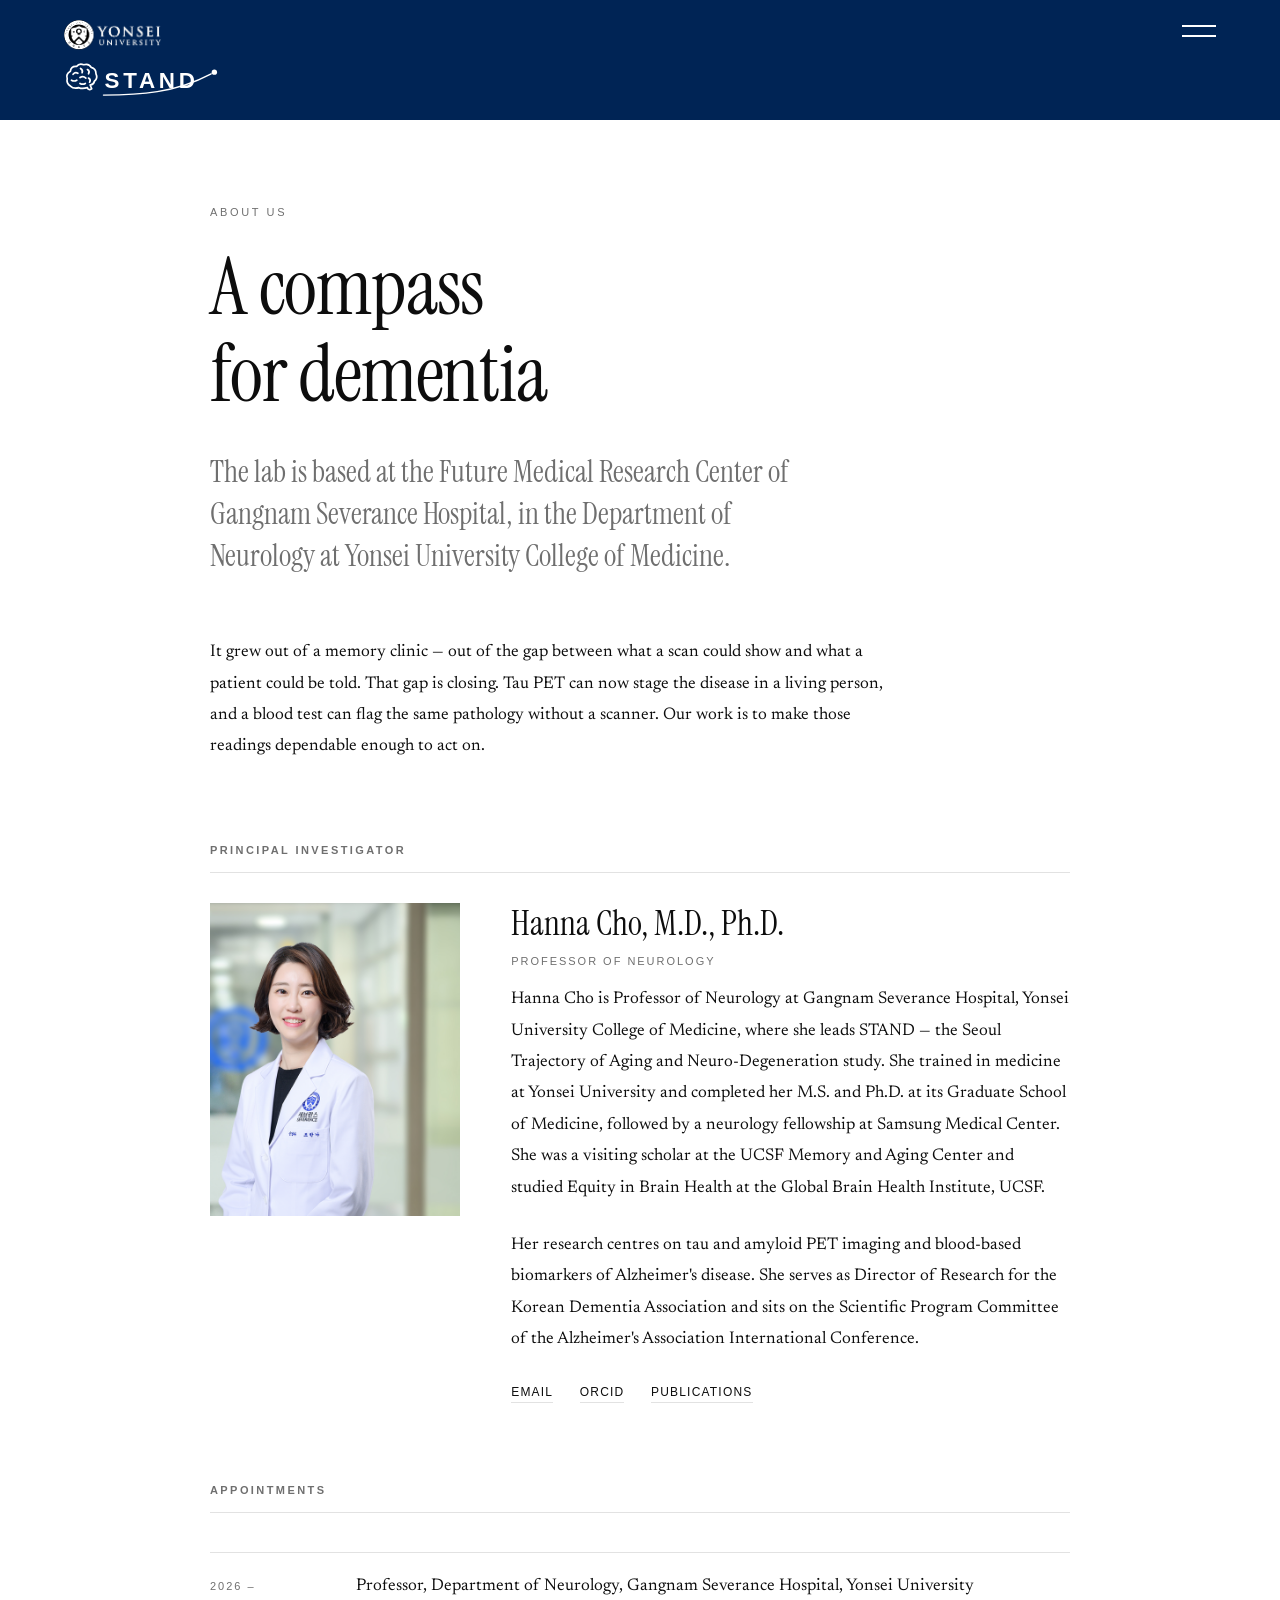
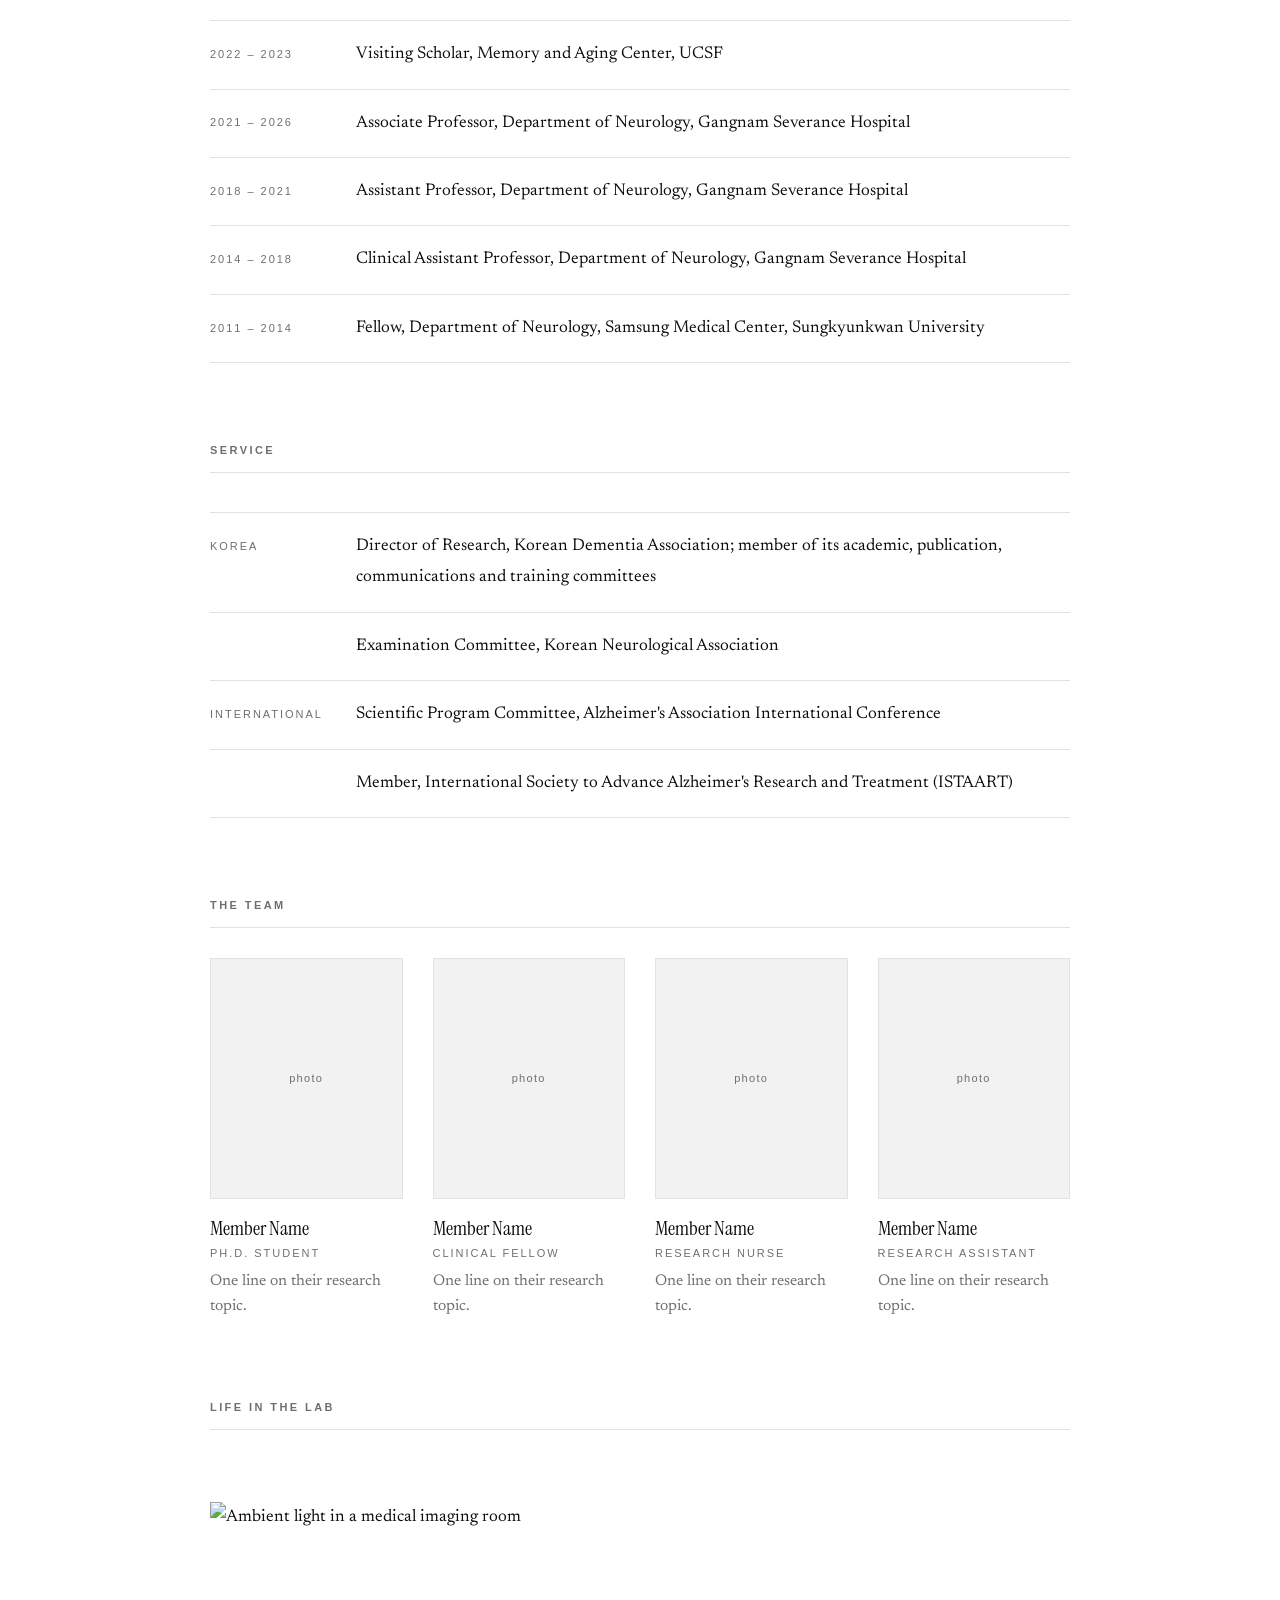
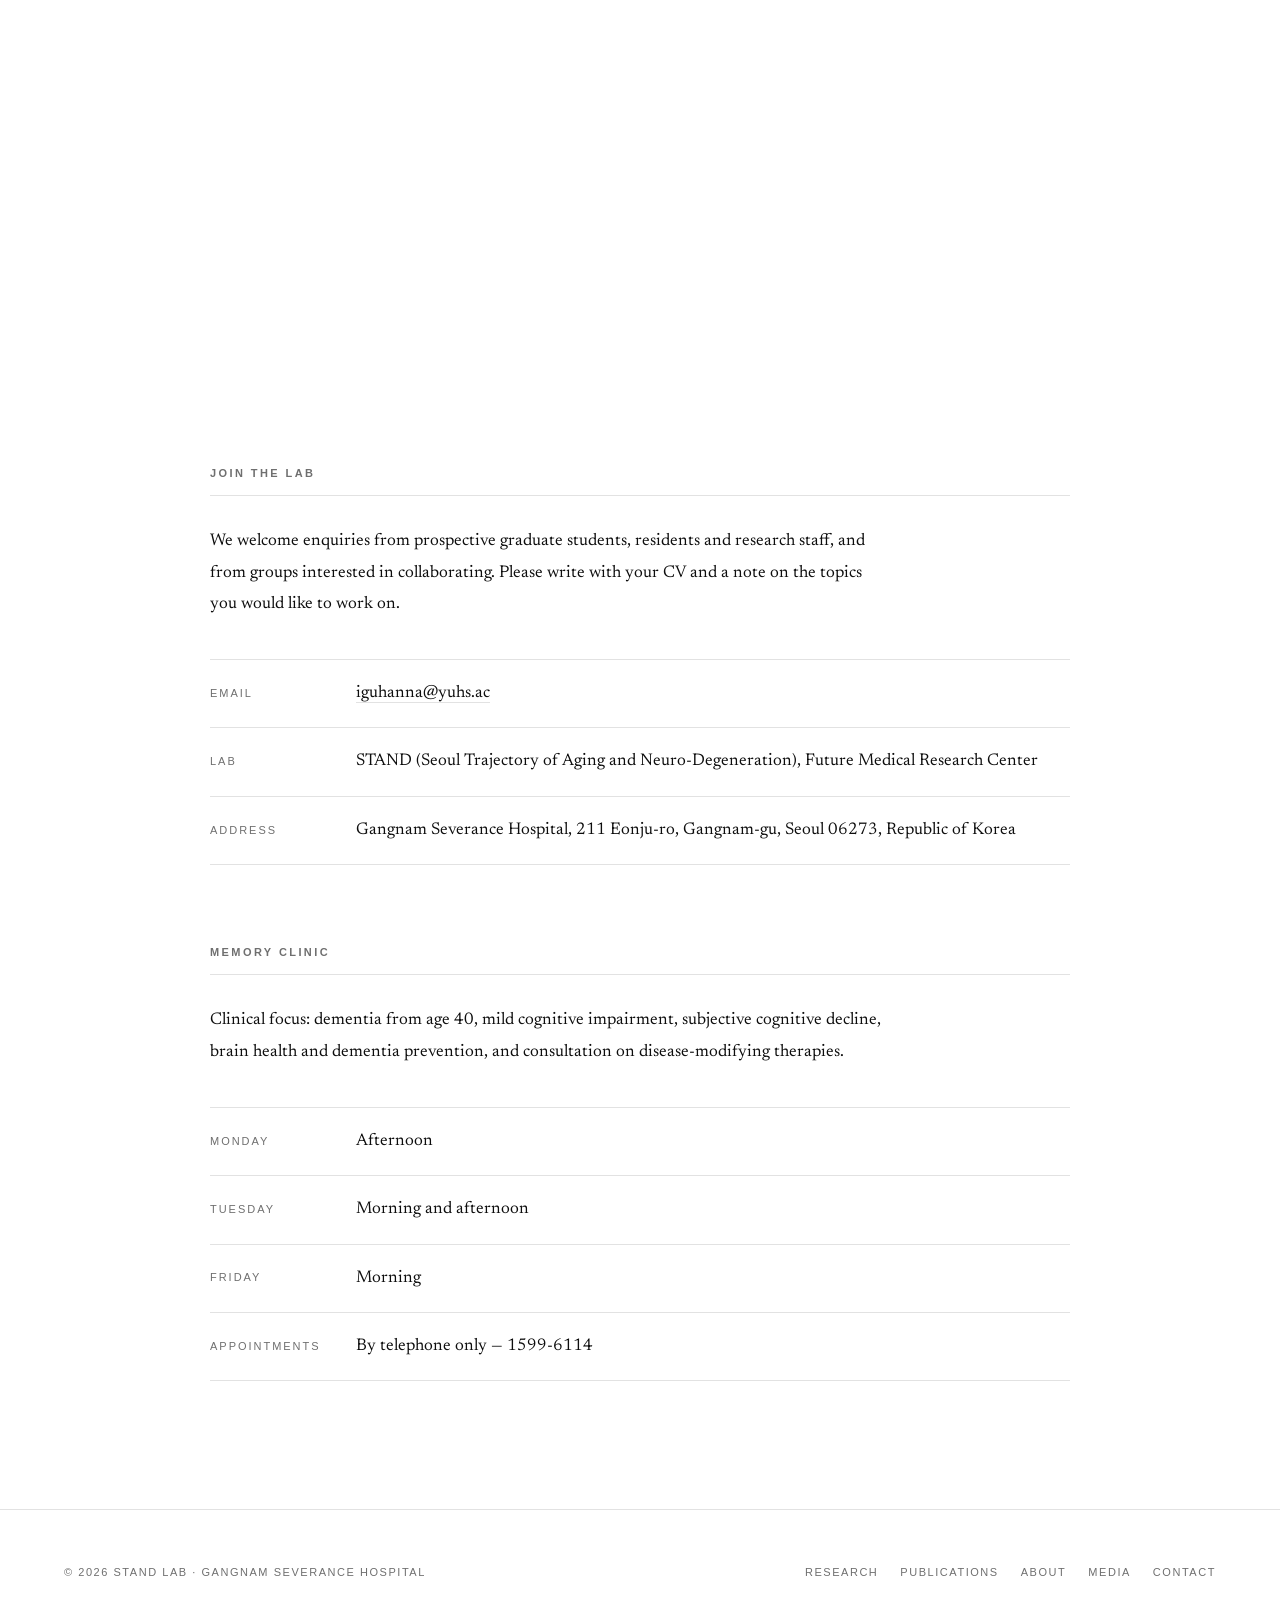
==== about.html @ 33fab044 "STAND mark: side-view brain icon in the reference style" ====
<!DOCTYPE html>
<html lang="en">
<head>
<meta charset="utf-8">
<meta name="viewport" content="width=device-width, initial-scale=1">
<title>About us · STAND Lab</title>
<meta name="description" content="Hanna Cho, the Seoul AD Biomarker Team, life in the lab, and open positions at Gangnam Severance Hospital.">
<meta property="og:title" content="About us · STAND Lab">
<meta property="og:description" content="Hanna Cho, the Seoul AD Biomarker Team, life in the lab, and open positions at Gangnam Severance Hospital.">
<meta property="og:type" content="website">
<link rel="preconnect" href="https://fonts.googleapis.com">
<link rel="preconnect" href="https://fonts.gstatic.com" crossorigin>
<link href="https://fonts.googleapis.com/css2?family=Instrument+Serif:ital@0;1&family=Newsreader:ital,opsz,wght@0,6..72,300;0,6..72,400;0,6..72,500;1,6..72,400&display=swap" rel="stylesheet">
<link rel="stylesheet" href="assets/css/style.css">
<script>document.documentElement.classList.add('js');</script>
</head>
<body>

<a class="skip-link" href="#main">Skip to content</a>

<header class="site-header">
  <a class="brand" href="index.html" aria-label="STAND Lab, home">
    <img class="brand-logo" src="assets/img/yonsei-logo-en.png" alt="Yonsei University College of Medicine">
    <svg class="stand-mark" viewBox="0 0 300 72" role="img" aria-label="STAND">
      <g fill="none" stroke="currentColor" stroke-width="3.2" stroke-linecap="round" stroke-linejoin="round">
        <path d="M 12 47 Q 4 42 6 33 Q 3 24 12 19 Q 13 9 24 10 Q 28 4 37 7 Q 47 4 51 12 Q 60 14 60 24 Q 64 32 57 38 Q 56 44 49 45 L 52 52 Q 46 56 44 50 Q 34 53 28 50 Q 18 53 12 47 Z"/>
        <path d="M 17 25 Q 21 20 26 23"/>
        <path d="M 31 14 Q 36 17 34 22"/>
        <path d="M 44 16 Q 49 19 46 24"/>
        <path d="M 30 31 Q 36 27 41 32"/>
        <path d="M 14 36 Q 19 39 24 36"/>
        <path d="M 46 32 Q 51 35 48 40"/>
        <path d="M 30 42 Q 35 45 40 42"/>
      </g>
      <text x="76" y="50" font-family="-apple-system, BlinkMacSystemFont, 'Helvetica Neue', Arial, sans-serif" font-size="42" font-weight="700" letter-spacing="7" fill="currentColor">STAND</text>
      <path d="M 74 64 C 142 64, 208 60, 276 24" fill="none" stroke="currentColor" stroke-width="2.5" stroke-linecap="round"/>
      <circle cx="282" cy="21" r="5" fill="currentColor"/>
    </svg>
  </a>
  <button class="menu-btn" id="menuBtn" aria-expanded="false" aria-controls="menu" aria-label="Open menu">
    <span></span><span></span>
  </button>
</header>

<div class="menu" id="menu" hidden>
  <nav aria-label="Main">
    <a href="index.html"><span>Home</span></a>
    <a href="research.html"><span>Research</span></a>
    <a href="publications.html"><span>Publications</span></a>
    <a href="about.html" aria-current="page"><span>About</span></a>
    <a href="media.html"><span>Media</span></a>
  </nav>
  <p class="menu-foot"><a href="mailto:iguhanna@yuhs.ac">iguhanna@yuhs.ac</a></p>
</div>

<main id="main">
  <section class="page-head">
    <div class="measure">
      <p class="kicker">About us</p>
      <h1 class="page-title">A compass<br>for dementia</h1>
      <p class="page-intro">
        The lab is based at the Future Medical Research Center of Gangnam Severance
        Hospital, in the Department of Neurology at Yonsei University College of Medicine.
      </p>
    </div>
  </section>

  <section class="section">
    <div class="measure">
      <p class="prose reveal">
        It grew out of a memory clinic — out of the gap between what a scan could show
        and what a patient could be told. That gap is closing. Tau PET can now stage the
        disease in a living person, and a blood test can flag the same pathology without
        a scanner. Our work is to make those readings dependable enough to act on.
      </p>

      <h2 class="subhead">Principal investigator</h2>
      <div class="pi reveal">
        <figure class="portrait">
          <img src="assets/img/hanna-cho.png" alt="Hanna Cho">
        </figure>
        <div>
          <h3 class="person-name">Hanna Cho, M.D., Ph.D.</h3>
          <p class="person-role">Professor of Neurology</p>
          <p class="prose">
            Hanna Cho is Professor of Neurology at Gangnam Severance Hospital, Yonsei
            University College of Medicine, where she leads STAND — the Seoul Trajectory of Aging and Neuro-Degeneration study.
            She trained in medicine at Yonsei University and completed her M.S. and Ph.D.
            at its Graduate School of Medicine, followed by a neurology fellowship at
            Samsung Medical Center. She was a visiting scholar at the UCSF Memory and
            Aging Center and studied Equity in Brain Health at the Global Brain Health
            Institute, UCSF.
          </p>
          <p class="prose">
            Her research centres on tau and amyloid PET imaging and blood-based biomarkers
            of Alzheimer's disease. She serves as Director of Research for the Korean
            Dementia Association and sits on the Scientific Program Committee of the
            Alzheimer's Association International Conference.
          </p>
          <p class="inline-links">
            <a href="mailto:iguhanna@yuhs.ac">Email</a>
            <a href="https://orcid.org/0000-0001-5936-1546">ORCID</a>
            <a href="publications.html">Publications</a>
          </p>
        </div>
      </div>

      <h2 class="subhead">Appointments</h2>
      <dl class="contact-list">
        <div><dt>2026 –</dt><dd>Professor, Department of Neurology, Gangnam Severance Hospital, Yonsei University</dd></div>
        <div><dt>2022 – 2023</dt><dd>Visiting Scholar, Memory and Aging Center, UCSF</dd></div>
        <div><dt>2021 – 2026</dt><dd>Associate Professor, Department of Neurology, Gangnam Severance Hospital</dd></div>
        <div><dt>2018 – 2021</dt><dd>Assistant Professor, Department of Neurology, Gangnam Severance Hospital</dd></div>
        <div><dt>2014 – 2018</dt><dd>Clinical Assistant Professor, Department of Neurology, Gangnam Severance Hospital</dd></div>
        <div><dt>2011 – 2014</dt><dd>Fellow, Department of Neurology, Samsung Medical Center, Sungkyunkwan University</dd></div>
      </dl>

      <h2 class="subhead">Service</h2>
      <dl class="contact-list">
        <div><dt>Korea</dt><dd>Director of Research, Korean Dementia Association; member of its academic, publication, communications and training committees</dd></div>
        <div><dt></dt><dd>Examination Committee, Korean Neurological Association</dd></div>
        <div><dt>International</dt><dd>Scientific Program Committee, Alzheimer's Association International Conference</dd></div>
        <div><dt></dt><dd>Member, International Society to Advance Alzheimer's Research and Treatment (ISTAART)</dd></div>
      </dl>

      <!-- ▼ Replace these four cards with the real lab members.
           Delete any card you do not need — the grid reflows on its own. -->
      <h2 class="subhead">The team</h2>
      <ul class="member-grid">
        <li class="member reveal">
          <figure class="portrait"><div class="ph">photo</div></figure>
          <h4>Member Name</h4>
          <p class="person-role">Ph.D. Student</p>
          <p class="person-note">One line on their research topic.</p>
        </li>
        <li class="member reveal">
          <figure class="portrait"><div class="ph">photo</div></figure>
          <h4>Member Name</h4>
          <p class="person-role">Clinical Fellow</p>
          <p class="person-note">One line on their research topic.</p>
        </li>
        <li class="member reveal">
          <figure class="portrait"><div class="ph">photo</div></figure>
          <h4>Member Name</h4>
          <p class="person-role">Research Nurse</p>
          <p class="person-note">One line on their research topic.</p>
        </li>
        <li class="member reveal">
          <figure class="portrait"><div class="ph">photo</div></figure>
          <h4>Member Name</h4>
          <p class="person-role">Research Assistant</p>
          <p class="person-note">One line on their research topic.</p>
        </li>
      </ul>

      <h2 class="subhead">Life in the lab</h2>
      <figure class="wide-figure reveal">
        <img src="https://images.unsplash.com/photo-1693264882139-6a308957c9ae?q=80&w=2000&auto=format&fit=crop" alt="Ambient light in a medical imaging room" loading="lazy">
        <!-- Restore a caption here once a real team photo is in place -->
      </figure>

      <h2 class="subhead" id="join">Join the lab</h2>
      <p class="prose">
        We welcome enquiries from prospective graduate students, residents and research
        staff, and from groups interested in collaborating. Please write with your CV
        and a note on the topics you would like to work on.
      </p>
      <dl class="contact-list">
        <div><dt>Email</dt><dd><a href="mailto:iguhanna@yuhs.ac">iguhanna@yuhs.ac</a></dd></div>
        <div><dt>Lab</dt><dd>STAND (Seoul Trajectory of Aging and Neuro-Degeneration), Future Medical Research Center</dd></div>
        <div><dt>Address</dt><dd>Gangnam Severance Hospital, 211 Eonju-ro, Gangnam-gu, Seoul 06273, Republic of Korea</dd></div>
      </dl>

      <h2 class="subhead">Memory clinic</h2>
      <p class="prose">
        Clinical focus: dementia from age 40, mild cognitive impairment, subjective
        cognitive decline, brain health and dementia prevention, and consultation on
        disease-modifying therapies.
      </p>
      <dl class="contact-list">
        <div><dt>Monday</dt><dd>Afternoon</dd></div>
        <div><dt>Tuesday</dt><dd>Morning and afternoon</dd></div>
        <div><dt>Friday</dt><dd>Morning</dd></div>
        <div><dt>Appointments</dt><dd>By telephone only — 1599-6114</dd></div>
      </dl>
    </div>
  </section>
</main>

<footer class="site-footer">
  <div class="wide footer-inner">
    <p>© <span class="year">2026</span> STAND Lab · Gangnam Severance Hospital</p>
    <nav class="footer-nav" aria-label="Footer">
      <a href="research.html">Research</a>
      <a href="publications.html">Publications</a>
      <a href="about.html">About</a>
      <a href="media.html">Media</a>
      <a href="mailto:iguhanna@yuhs.ac">Contact</a>
    </nav>
  </div>
</footer>

<script src="assets/js/main.js"></script>
</body>
</html>
---- assets/css/style.css ----
/* ═══════════════════════════════════════════════════════════
   Hanna Cho Lab — style.css
   Monochrome palette, generous whitespace, serif typography.
   Shared by index.html and every sub-page.
   Change the values in :root below and the whole site follows.
   ═══════════════════════════════════════════════════════════ */

:root{
  /* ── Monochrome palette ── */
  --bg:      #ffffff;
  --text:    #0d0d0d;
  --muted:   #6f6f6f;   /* secondary text */
  --line:    #e2e2e2;   /* hairline rules */
  --fill:    #f2f2f2;   /* image placeholders and card panels */
  --ink:     #002455;   /* the hero panel — Yonsei navy, in both themes */

  /* ── Yonsei blue — the one accent in an otherwise black-and-white site.
     Sampled from yonsei.ac.kr: #002455 is the deep navy, #05367B the blue.  ── */
  --accent:      #05367b;   /* between blue and navy */
  --accent-deep: #002455;   /* Yonsei navy */
  --accent-soft: #9dbce5;   /* legible tint for use on dark backgrounds */

  /* ── Typefaces ── */
  --serif-display: "Instrument Serif", Georgia, serif;
  --serif-body:    "Newsreader", Georgia, serif;
  --sans:          -apple-system, BlinkMacSystemFont, "Helvetica Neue", Arial, sans-serif;

  /* ── Layout ── */
  --measure: 860px;                     /* maximum width for running text */
  --wide:    1280px;                    /* maximum width for card grids */
  --pad-x:   clamp(24px, 5vw, 72px);    /* left / right page margin */
  --gap-y:   clamp(72px, 10vw, 150px);  /* space between sections */
  --head-h:  clamp(88px, 10vw, 116px);  /* height reserved for the fixed header */
}

@media (prefers-color-scheme: dark){
  :root{
    --bg:    #0b0b0b;
    --text:  #f2f2f2;
    --muted: #9a9a9a;
    --line:  #262626;
    --fill:  #171717;
    --accent: #8fb2de;   /* lightened so it stays legible on a dark page */
  }
}

*,*::before,*::after{ box-sizing:border-box; }

html{ scroll-behavior:smooth; scroll-padding-top:calc(var(--head-h) + 16px); }

body{
  margin:0;
  background:var(--bg);
  color:var(--text);
  font-family:var(--serif-body);
  font-size:clamp(17px, 1.15vw, 19px);
  line-height:1.85;
  -webkit-font-smoothing:antialiased;
}
body.is-locked{ overflow:hidden; }   /* stops the page scrolling behind the open menu */

img{ max-width:100%; display:block; }
a{ color:inherit; }

/* Photographs are shown in full colour. */

.measure{ width:min(100% - (var(--pad-x) * 2), var(--measure)); margin-inline:auto; }
.wide{    width:min(100% - (var(--pad-x) * 2), var(--wide));    margin-inline:auto; }

.skip-link{ position:absolute; left:-9999px; }
.skip-link:focus{
  left:16px; top:16px; z-index:200;
  background:var(--text); color:var(--bg); padding:10px 16px;
}

/* ═══════════ HEADER — institution and lab name left, menu button right ═══════════ */
.site-header{
  position:fixed; inset:0 0 auto 0; z-index:90;  /* above the menu (70) so the close button stays visible */
  display:flex; align-items:flex-start; justify-content:space-between;
  padding:clamp(22px,3vw,30px) var(--pad-x);
  pointer-events:none;
}
.site-header > *{ pointer-events:auto; }

/* Over the dark hero the mark is knocked out to white; once the header turns
   solid it returns to the Yonsei blue on a white bar. */
.brand-logo{ filter:grayscale(1) invert(1) brightness(1.6); }

/* Once you scroll past the hero the header becomes a solid bar, so it never
   sits illegibly on top of running text. */
.site-header{ transition:background .3s ease, padding .3s ease, border-color .3s ease; border-bottom:1px solid transparent; }
/* While the menu is open the page behind is light — keep the band navy
   so the white close button and marks stay visible. */
body.is-locked .site-header{ background:var(--accent-deep); }

.site-header.is-solid{
  background:var(--accent-deep);   /* Yonsei navy band */
  padding-top:clamp(14px,1.8vw,20px); padding-bottom:clamp(14px,1.8vw,20px);
}
.site-header.is-solid .brand{ color:#fff; }
.site-header.is-solid .menu-btn span{ background:#fff; }

/* ── University mark above, then HANNA CHO — a rule — LAB ── */
.brand{
  display:grid; gap:11px; justify-items:start;
  text-decoration:none; line-height:1;
  font-family:var(--sans); color:#fff;
}

.brand-logo{ height:clamp(24px,2.4vw,30px); width:auto; }

/* The STAND mark: an inline SVG so it takes the header's current colour. */
.stand-mark{ height:clamp(30px,3vw,40px); width:auto; display:block; }
.stand-mark-hero{ height:clamp(64px,11vw,132px); }

.brand-mark{ display:flex; align-items:center; gap:10px; }
.brand-name{ font-size:clamp(15px,1.4vw,18px); font-weight:700; letter-spacing:.02em; }
.brand-rule{
  width:26px; height:1.5px; background:currentColor;
  transform-origin:left; transition:transform .4s ease;
}
.brand:hover .brand-rule{ transform:scaleX(1.6); }
.brand-lab{ font-size:clamp(9px,.8vw,11px); font-weight:700; letter-spacing:.4em; }

/* Menu button: two rules that fold into an X */
.menu-btn{
  width:34px; height:22px; padding:0; border:0; background:none; cursor:pointer;
  position:relative; flex:none;
}
.menu-btn span{
  position:absolute; left:0; width:100%; height:1.5px;
  background:#fff; transition:transform .35s cubic-bezier(.6,.05,.2,1);
}
.menu-btn span:nth-child(1){ top:5px; }
.menu-btn span:nth-child(2){ top:15px; }
.menu-btn.is-open span:nth-child(1){ transform:translateY(5px) rotate(45deg); }
.menu-btn.is-open span:nth-child(2){ transform:translateY(-5px) rotate(-45deg); }

/* ═══════════ FULL-SCREEN MENU ═══════════ */
.menu{
  position:fixed; inset:0; z-index:70;
  background:var(--bg);
  display:grid; place-content:center; justify-items:center;
  gap:clamp(24px,5vh,56px);
  opacity:0; transition:opacity .4s ease;
}
.menu[hidden]{ display:none; }
.menu.is-open{ opacity:1; }

.menu nav{ display:grid; gap:clamp(4px,1.4vh,14px); text-align:center; }
.menu nav a{
  font-family:var(--serif-display);
  font-size:clamp(30px,6vw,58px); line-height:1.25;
  text-decoration:none;
  opacity:0; transform:translateY(14px);
  transition:opacity .5s ease, transform .5s ease;
}
.menu.is-open nav a{ opacity:1; transform:none; }

/* Links rise one after another rather than all at once */
.menu.is-open nav a:nth-child(1){ transition-delay:.08s; }
.menu.is-open nav a:nth-child(2){ transition-delay:.14s; }
.menu.is-open nav a:nth-child(3){ transition-delay:.20s; }
.menu.is-open nav a:nth-child(4){ transition-delay:.26s; }
.menu.is-open nav a:nth-child(5){ transition-delay:.32s; }

/* The page you are on is marked with a rule that is already drawn */
.menu nav a span{
  background-image:linear-gradient(currentColor, currentColor);
  background-size:0% 1px; background-position:0 92%; background-repeat:no-repeat;
  transition:background-size .35s ease;
  padding-bottom:2px;
}
.menu nav a:hover span,
.menu nav a[aria-current="page"] span{ background-size:100% 1px; }

.menu-foot{
  font-family:var(--sans); font-size:11px; letter-spacing:.16em; text-transform:uppercase;
  color:var(--muted); margin:0; text-align:center;
}
.menu-foot a{ text-decoration:none; border-bottom:1px solid var(--line); }

/* ═══════════ LANDING HERO — dark full-bleed panel ═══════════ */
.hero-panel{
  position:relative;
  min-height:min(88vh, 780px);
  background:var(--ink);
  display:grid; place-items:center;
  overflow:hidden;
  padding:var(--head-h) var(--pad-x) clamp(56px,8vw,96px);
}
/* Drop a photograph in here and it sits behind the wordmark, dimmed. */
.hero-panel img{
  position:absolute; inset:0; width:100%; height:100%; object-fit:cover;
  opacity:.42;
}
.hero-mark{
  position:relative; z-index:1;
  display:grid; justify-items:center; gap:14px;
  color:#fff; text-align:center;
}
.hero-mark .m1{
  font-family:var(--serif-display);
  font-size:clamp(48px,9vw,116px); line-height:1; letter-spacing:-.01em;
}
.hero-mark .m-rule{ width:clamp(120px,22vw,300px); height:1px; background:currentColor; opacity:.8; }
.hero-mark .m2{
  font-family:var(--sans); font-weight:600;
  font-size:clamp(10px,1.15vw,14px); letter-spacing:.26em; text-indent:.26em;
  line-height:1.7; max-width:min(92vw,760px);
}

/* The mission statement sits under the panel, on white */
.mission{
  padding:clamp(56px,8vw,104px) 0 clamp(48px,7vw,88px);
}
.mission p{
  font-family:var(--serif-display); font-weight:400;
  font-size:clamp(24px,3.4vw,40px); line-height:1.32; letter-spacing:-.01em;
  margin:0;
}
.mission em{ font-style:italic; }

/* ═══════════ FOUR CARDS ═══════════ */
.cards{
  display:grid; grid-template-columns:repeat(4,1fr); gap:clamp(16px,2vw,26px);
  padding-bottom:var(--gap-y);
}
.card{
  display:flex; flex-direction:column;
  background:var(--fill);
  text-decoration:none;
  transition:transform .3s ease;
}
.card:hover{ transform:translateY(-5px); }
.card figure{ margin:0; }
.card figure img{ width:100%; aspect-ratio:4/3; object-fit:cover; }
.card-body{ padding:clamp(20px,2.2vw,28px); display:flex; flex-direction:column; flex:1; }
.card h2{
  font-family:var(--serif-display); font-weight:400;
  font-size:clamp(22px,2.2vw,28px); line-height:1.2; margin:0 0 .45em;
}
.card p{ margin:0; color:var(--muted); font-size:.92em; line-height:1.65; }
.card-go{
  font-family:var(--sans); font-size:11px; letter-spacing:.18em; text-transform:uppercase;
  margin-top:auto; padding-top:22px;
}

/* ═══════════ FEATURED CAROUSEL ═══════════ */
.carousel{ position:relative; padding-bottom:var(--gap-y); }
.carousel-window{ overflow:hidden; }
.carousel-track{
  display:flex; transition:transform .6s cubic-bezier(.5,.05,.2,1);
}
.slide{ flex:0 0 100%; position:relative; }
.slide-figure{ margin:0; background:var(--fill); }
.slide-figure img{ width:100%; aspect-ratio:21/9; object-fit:cover; }
.slide-figure .ph{ aspect-ratio:21/9; border:0; }

.slide-caption{
  background:var(--bg);
  border:1px solid var(--line);
  padding:clamp(20px,2.4vw,30px) clamp(22px,2.6vw,34px);
  width:min(100% - 32px, 560px);
  margin:-72px 0 0 clamp(16px,3vw,48px);
  position:relative;
}
.slide-kicker{
  font-family:var(--sans); font-size:10px; letter-spacing:.2em; text-transform:uppercase;
  color:var(--muted); margin:0 0 .7em;
}
.slide-title{
  font-family:var(--serif-display); font-weight:400;
  font-size:clamp(20px,2.2vw,30px); line-height:1.25; margin:0 0 .5em;
}
.slide-source{
  font-family:var(--sans); font-size:11px; letter-spacing:.14em; text-transform:uppercase;
  color:var(--muted); margin:0; padding-left:12px; border-left:1px solid var(--line);
}

.carousel-btn{
  position:absolute; top:calc(50% - 60px); transform:translateY(-50%);
  width:52px; height:52px; border:0;
  background:rgba(0,0,0,.55); color:#fff; cursor:pointer;
  font-size:20px; line-height:1; display:grid; place-items:center;
  transition:background .25s ease;
}
.carousel-btn:hover{ background:rgba(0,0,0,.82); }
.carousel-prev{ left:clamp(10px,2vw,26px); }
.carousel-next{ right:clamp(10px,2vw,26px); }

.carousel-dots{
  display:flex; justify-content:center; gap:10px; margin-top:clamp(22px,3vw,34px);
}
.dot{
  width:8px; height:8px; border-radius:50%; padding:0; cursor:pointer;
  border:1px solid var(--muted); background:none;
}
.dot[aria-selected="true"]{ background:var(--text); border-color:var(--text); }

/* ═══════════ CALL TO ACTION ═══════════ */
.cta{ text-align:center; padding-bottom:var(--gap-y); }
.btn{
  display:inline-block; text-decoration:none;
  font-family:var(--sans); font-size:12px; letter-spacing:.18em; text-transform:uppercase;
  padding:16px 40px; background:var(--text); color:var(--bg);
  transition:opacity .25s ease;
}
.btn:hover{ opacity:.8; }

/* ═══════════ SUB-PAGE HEADER ═══════════ */
.page-head{ padding:calc(var(--head-h) + clamp(40px,7vw,86px)) 0 clamp(36px,5vw,60px); }
.page-head .kicker{ border:0; padding:0; margin-bottom:clamp(14px,2vw,22px); }
.page-title{
  font-family:var(--serif-display); font-weight:400;
  font-size:clamp(38px,6.4vw,80px); line-height:1.08; letter-spacing:-.015em;
  margin:0 0 clamp(20px,3vw,34px);
}
.page-intro{
  font-family:var(--serif-display); font-weight:400;
  font-size:clamp(20px,2.4vw,30px); line-height:1.4;
  color:var(--muted); margin:0; max-width:44ch;
}

/* ═══════════ SHARED SECTION PARTS ═══════════ */
.section{ padding:0 0 var(--gap-y); }

.kicker{
  font-family:var(--sans);
  font-size:11px; letter-spacing:.24em; text-transform:uppercase;
  color:var(--muted);
  margin:0 0 clamp(20px,3vw,32px);
  padding-bottom:14px;
  border-bottom:1px solid var(--line);
}
.h2{
  font-family:var(--serif-display); font-weight:400;
  font-size:clamp(28px,4vw,46px); line-height:1.25; letter-spacing:-.01em;
  margin:0 0 clamp(24px,3.5vw,44px);
}
.subhead{
  font-family:var(--sans);
  font-size:11px; letter-spacing:.22em; text-transform:uppercase; color:var(--muted);
  font-weight:600;
  margin:clamp(52px,6vw,80px) 0 clamp(20px,3vw,30px);
  padding-bottom:12px; border-bottom:1px solid var(--line);
}
.prose{ margin:0 0 1.5em; max-width:68ch; }
.prose a{ color:inherit; text-decoration:none; border-bottom:1px solid var(--line); }
.prose a:hover{ border-color:currentColor; }
.note{ font-size:.88em; color:var(--muted); }

/* Bulleted list of roles */
.def-list{ margin:0 0 1.5em; padding-left:1.15em; max-width:68ch; }
.def-list li{ margin-bottom:.9em; }
.def-list strong{ font-weight:500; }

/* Numbered research themes */
.themes{ display:grid; gap:0; }
.theme{
  display:grid; grid-template-columns:70px 1fr;
  column-gap:clamp(16px,3vw,40px); row-gap:0;   /* title and text should sit close together */
  padding:clamp(26px,4vw,40px) 0;
  border-top:1px solid var(--line);
}
.theme:last-child{ border-bottom:1px solid var(--line); }
.theme-no{
  font-family:var(--sans); font-size:11px; letter-spacing:.18em; color:var(--muted);
  padding-top:.75em;
}
/* The number sits in the narrow first column; title and description
   both belong in the wide second column. */
.theme h3, .theme p{ grid-column:2; }
.theme h3{
  font-family:var(--serif-display); font-weight:400;
  font-size:clamp(22px,2.8vw,32px); line-height:1.3; margin:0 0 .4em;
}
.theme p{ margin:0; color:var(--muted); }

/* ═══════════ PEOPLE ═══════════ */
.pi{ display:grid; grid-template-columns:250px 1fr; gap:clamp(24px,4vw,52px); align-items:start; }
.portrait{ margin:0; }
.portrait img{ width:100%; aspect-ratio:4/5; object-fit:cover; }
.person-name{
  font-family:var(--serif-display); font-weight:400;
  font-size:clamp(24px,3vw,34px); line-height:1.25; margin:0 0 .15em;
}
.person-role{
  font-family:var(--sans); font-size:11px; letter-spacing:.18em; text-transform:uppercase;
  color:var(--muted); margin:0 0 1.2em;
}
.person-note{ margin:0; color:var(--muted); font-size:.92em; line-height:1.65; }

.member-grid{
  list-style:none; margin:0; padding:0;
  display:grid; grid-template-columns:repeat(4,1fr); gap:clamp(18px,2.6vw,30px);
}
.member h4{
  font-family:var(--serif-display); font-weight:400; font-size:20px; line-height:1.3;
  margin:.8em 0 .1em;
}
.member .person-role{ margin-bottom:.5em; }

/* Small capitalised links: Email · ORCID · PDF · DOI */
.inline-links{
  font-family:var(--sans); font-size:12px; letter-spacing:.1em; text-transform:uppercase;
  margin:1.2em 0 0;
}
.inline-links a{
  text-decoration:none; margin-right:22px;
  border-bottom:1px solid var(--line); padding-bottom:3px;
  transition:border-color .25s;
}
.inline-links a:hover{ border-color:currentColor; }

/* ═══════════ PUBLICATIONS ═══════════ */
.filters{ display:flex; flex-wrap:wrap; gap:8px; margin:0 0 clamp(18px,3vw,30px); }
.chip{
  font-family:var(--sans); font-size:12px; letter-spacing:.1em; text-transform:uppercase;
  padding:8px 18px; border-radius:999px; cursor:pointer;
  background:none; border:1px solid var(--line); color:var(--muted);
  transition:.25s;
}
.chip:hover{ color:var(--text); border-color:var(--text); }
.chip.is-active{ background:var(--text); border-color:var(--text); color:var(--bg); }

.pubs{ list-style:none; margin:0; padding:0; }
.pub{
  display:grid; grid-template-columns:80px 1fr; gap:clamp(14px,3vw,36px);
  padding:clamp(22px,3.4vw,34px) 0; border-top:1px solid var(--line);
}
.pub:last-child{ border-bottom:1px solid var(--line); }
.pub[hidden]{ display:none; }
.pub-year{ font-family:var(--sans); font-size:11px; letter-spacing:.16em; color:var(--muted); padding-top:.85em; }
.pub-title{ font-size:1.06em; line-height:1.5; margin:0 0 .35em; }
.pub-title a{ text-decoration:none; border-bottom:1px solid var(--line); transition:border-color .25s; }
.pub-title a:hover{ border-color:currentColor; }
.pub-meta em{ font-style:normal; font-weight:600; color:var(--text); }  /* Cho H stands out in the author list */
.pub-meta{ margin:0; color:var(--muted); font-size:.92em; line-height:1.6; }
.venue{ font-style:italic; }

/* ═══════════ MEDIA LIST ═══════════ */
.media-list{ list-style:none; margin:0; padding:0; }
.media-list li{
  display:grid; grid-template-columns:110px 1fr; gap:clamp(14px,3vw,36px);
  padding:20px 0; border-top:1px solid var(--line);
}
.media-list li:last-child{ border-bottom:1px solid var(--line); }
.media-list time{ font-family:var(--sans); font-size:11px; letter-spacing:.16em; color:var(--muted); padding-top:.4em; }
.media-list p{ margin:0; }
.media-list a{ text-decoration:none; border-bottom:1px solid var(--line); }
.media-list a:hover{ border-color:currentColor; }

/* ═══════════ FIGURES ═══════════ */
.wide-figure{ margin:clamp(40px,6vw,72px) 0 0; }
.wide-figure img{ width:100%; aspect-ratio:16/9; object-fit:cover; }
.wide-figure figcaption{
  font-family:var(--sans); font-size:11px; letter-spacing:.14em; text-transform:uppercase;
  color:var(--muted); margin-top:14px;
}

/* ═══════════ DEFINITION LISTS (appointments, contact, clinic) ═══════════ */
.contact-list{ margin:clamp(24px,3vw,40px) 0 0; }
.contact-list > div{
  display:grid; grid-template-columns:130px 1fr; gap:16px;
  padding:18px 0; border-top:1px solid var(--line);
}
.contact-list > div:last-child{ border-bottom:1px solid var(--line); }
.contact-list dt{
  font-family:var(--sans); font-size:11px; letter-spacing:.18em; text-transform:uppercase;
  color:var(--muted); padding-top:.45em;
}
.contact-list dd{ margin:0; }
.contact-list a{ text-decoration:none; border-bottom:1px solid var(--line); }
.contact-list a:hover{ border-color:currentColor; }

/* ═══════════ FOOTER ═══════════ */
.site-footer{ border-top:1px solid var(--line); padding:clamp(34px,4vw,52px) 0 clamp(40px,5vw,60px); }
.footer-inner{
  display:flex; justify-content:space-between; gap:24px; flex-wrap:wrap;
  font-family:var(--sans); font-size:11px; letter-spacing:.14em; text-transform:uppercase;
  color:var(--muted);
}
.footer-inner p{ margin:0; }
.footer-nav{ display:flex; gap:22px; flex-wrap:wrap; }
.footer-inner a{ text-decoration:none; }
.footer-inner a:hover{ color:var(--text); }

/* ═══════════ IMAGE PLACEHOLDERS (delete once real photos are in) ═══════════ */
.ph{
  background:var(--fill); border:1px solid var(--line);
  display:grid; place-items:center; text-align:center;
  aspect-ratio:4/5;
  font-family:var(--sans); font-size:11px; letter-spacing:.12em; color:var(--muted);
  padding:12px;
}
.ph-4x3{  aspect-ratio:4/3; }
.ph-wide{ aspect-ratio:16/9; }

/* ═══════════ SCROLL REVEAL ═══════════ */
/* Scoped to .js so content is never hidden when scripts are unavailable. */
.js .reveal{ opacity:0; transform:translateY(16px); transition:opacity .8s ease, transform .8s ease; }
.js .reveal.is-visible{ opacity:1; transform:none; }

@media (prefers-reduced-motion:reduce){
  html{ scroll-behavior:auto; }
  .js .reveal{ opacity:1; transform:none; transition:none; }
  .menu, .menu nav a, .carousel-track{ transition:none; }
}

/* ═══════════ RESPONSIVE ═══════════ */
@media (max-width:1000px){
  .cards{ grid-template-columns:repeat(2,1fr); }
  .member-grid{ grid-template-columns:repeat(2,1fr); }
}
@media (max-width:900px){
  .pi{ grid-template-columns:1fr; }
  .pi .portrait{ max-width:260px; }
  .slide-caption{ margin-top:-48px; }
  .carousel-btn{ top:calc(50% - 40px); width:44px; height:44px; }
}
@media (max-width:600px){
  body{ line-height:1.8; }
  .cards{ grid-template-columns:1fr; }
  .theme, .pub, .media-list li, .contact-list > div{ grid-template-columns:1fr; gap:8px; }
  .theme h3, .theme p{ grid-column:1; }   /* single column on small screens */
  .theme-no, .pub-year, .media-list time, .contact-list dt{ padding-top:0; }
  .member-grid{ grid-template-columns:1fr 1fr; gap:20px; }
  .slide-figure img, .slide-figure .ph{ aspect-ratio:4/3; }
  .slide-caption{ width:calc(100% - 24px); margin:-36px auto 0; }
}
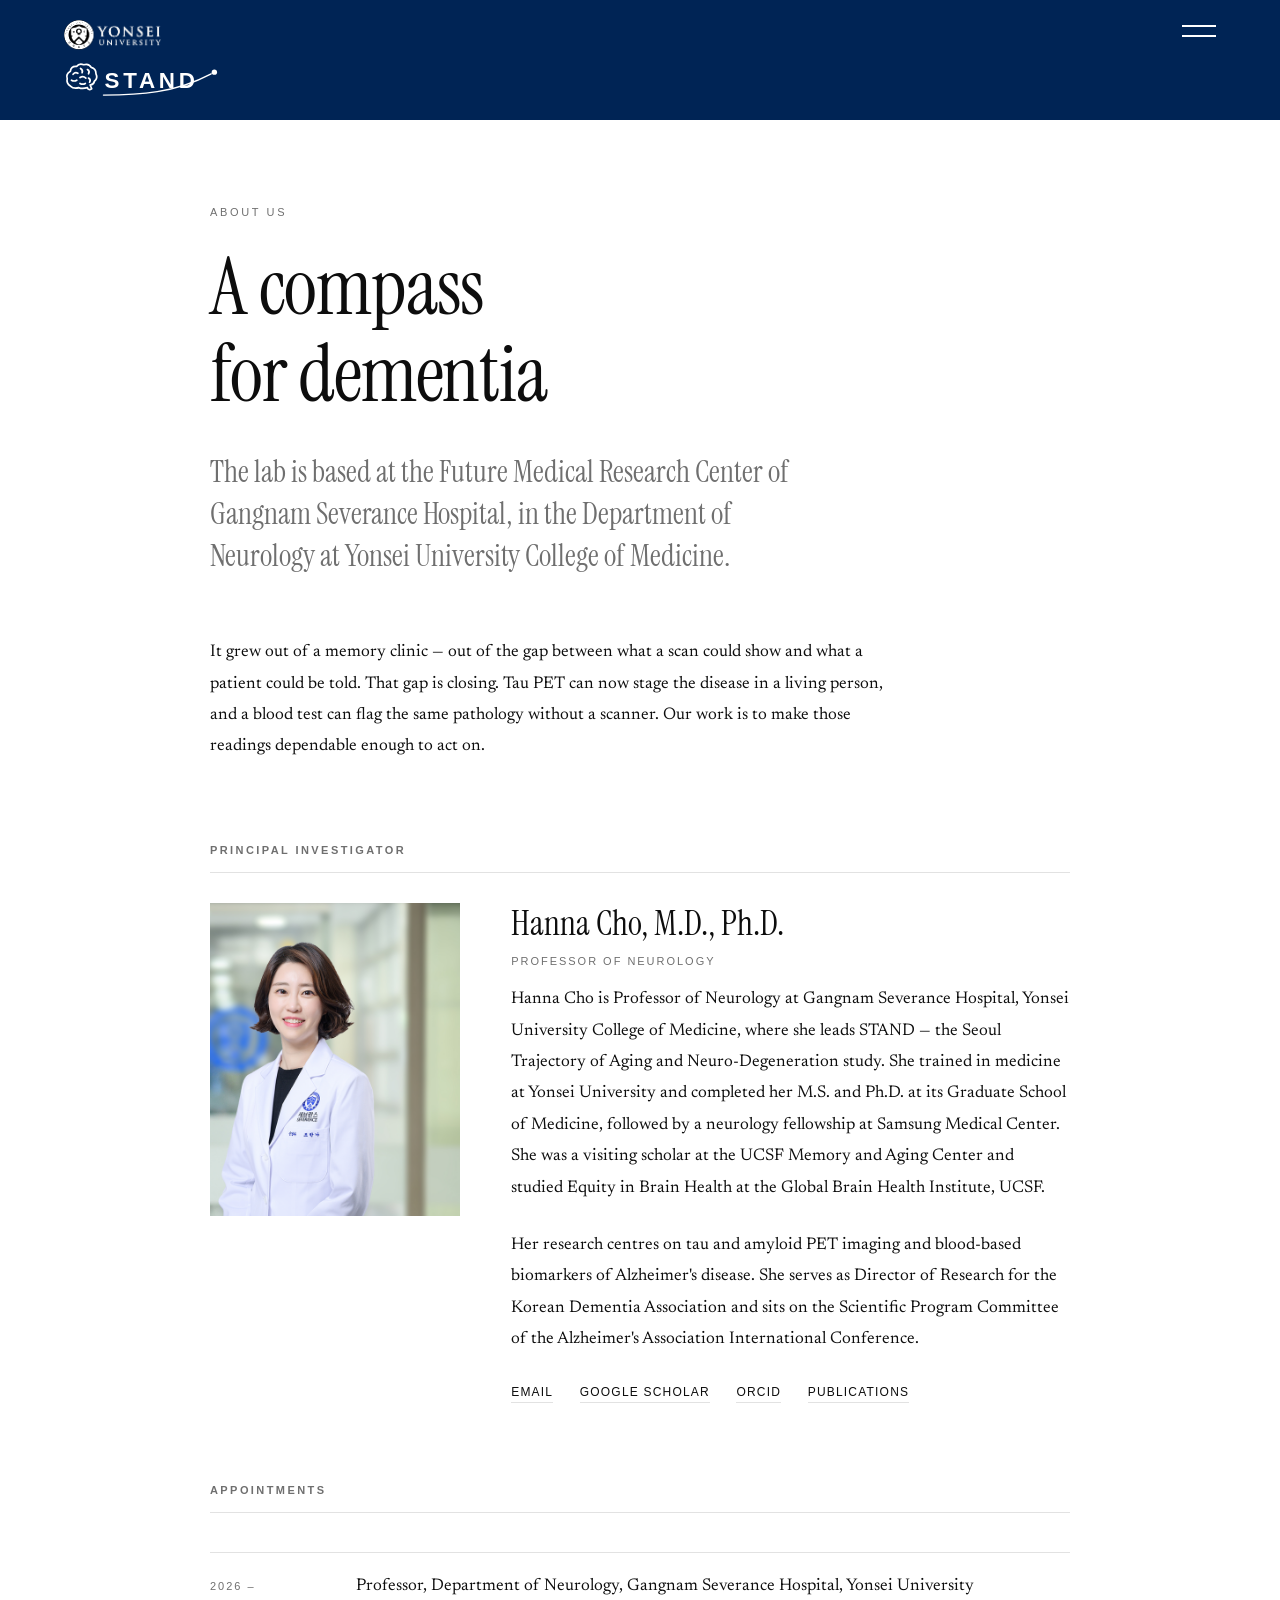
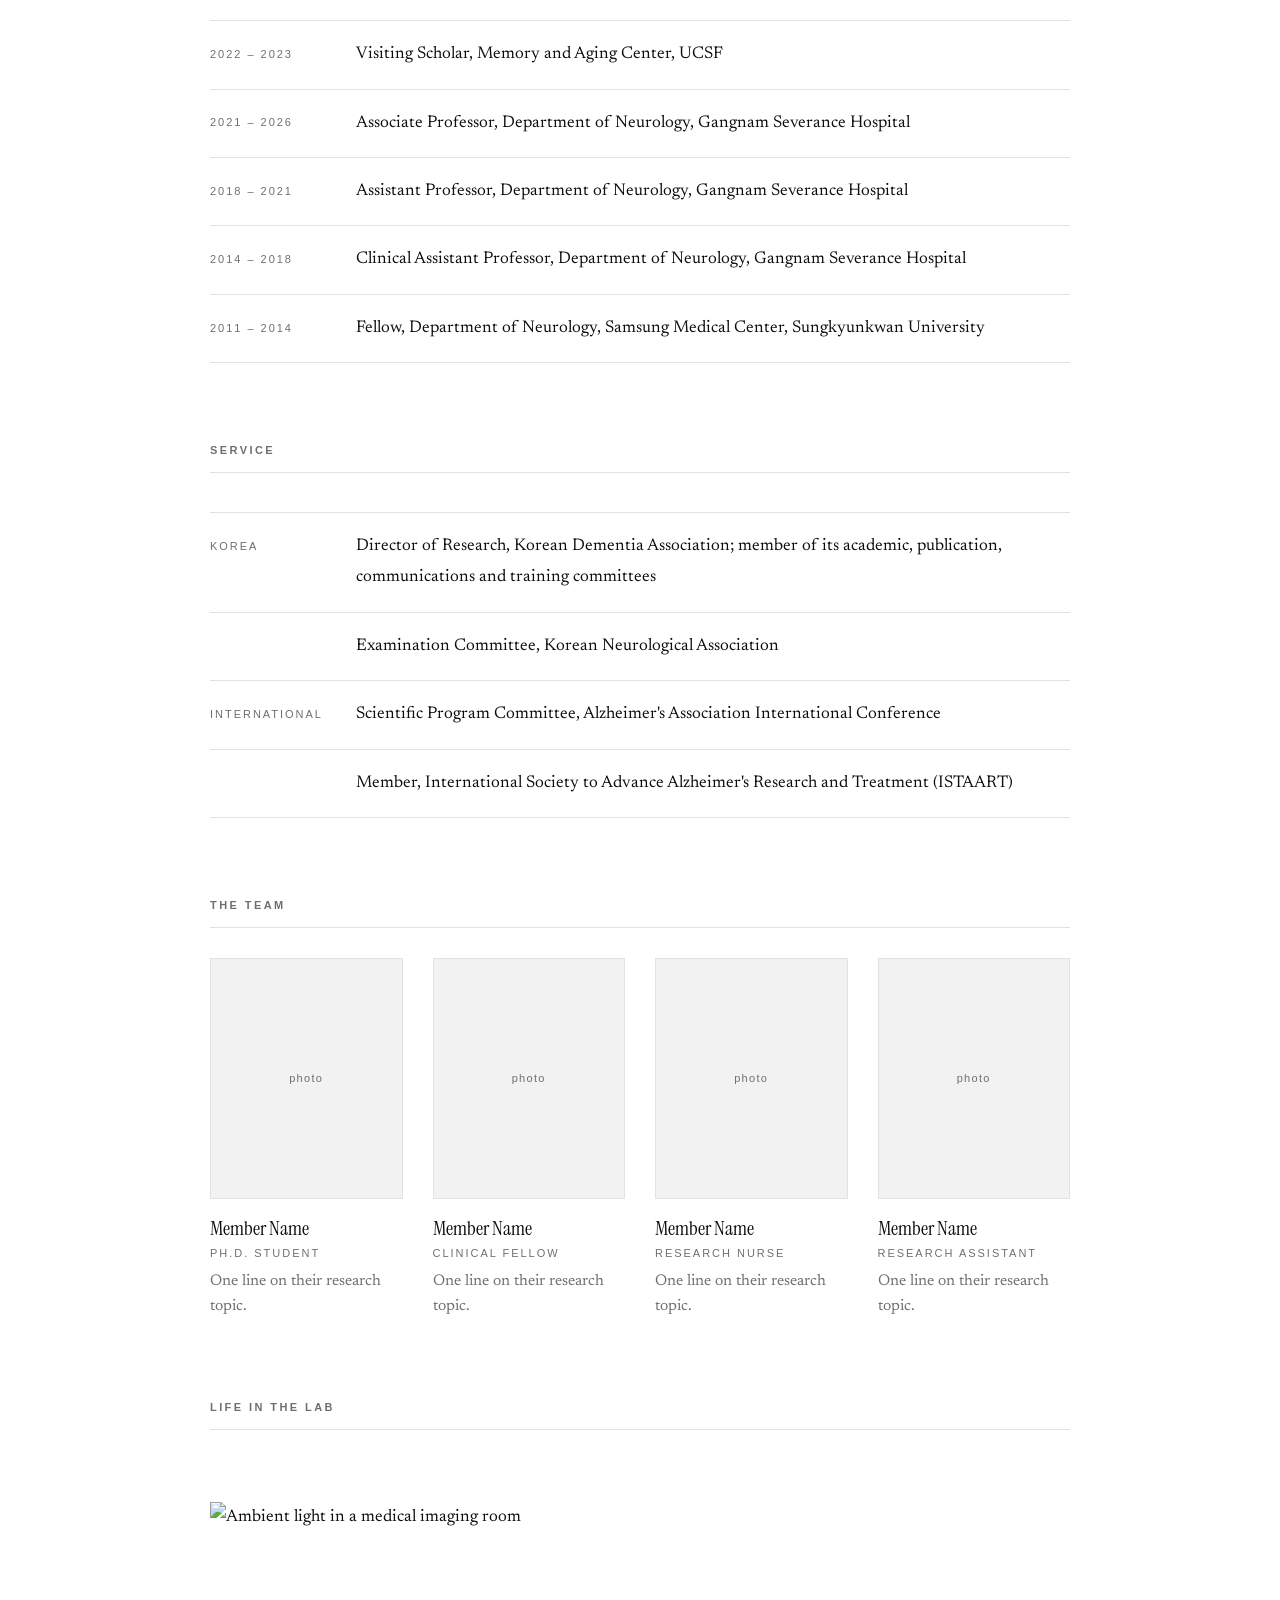
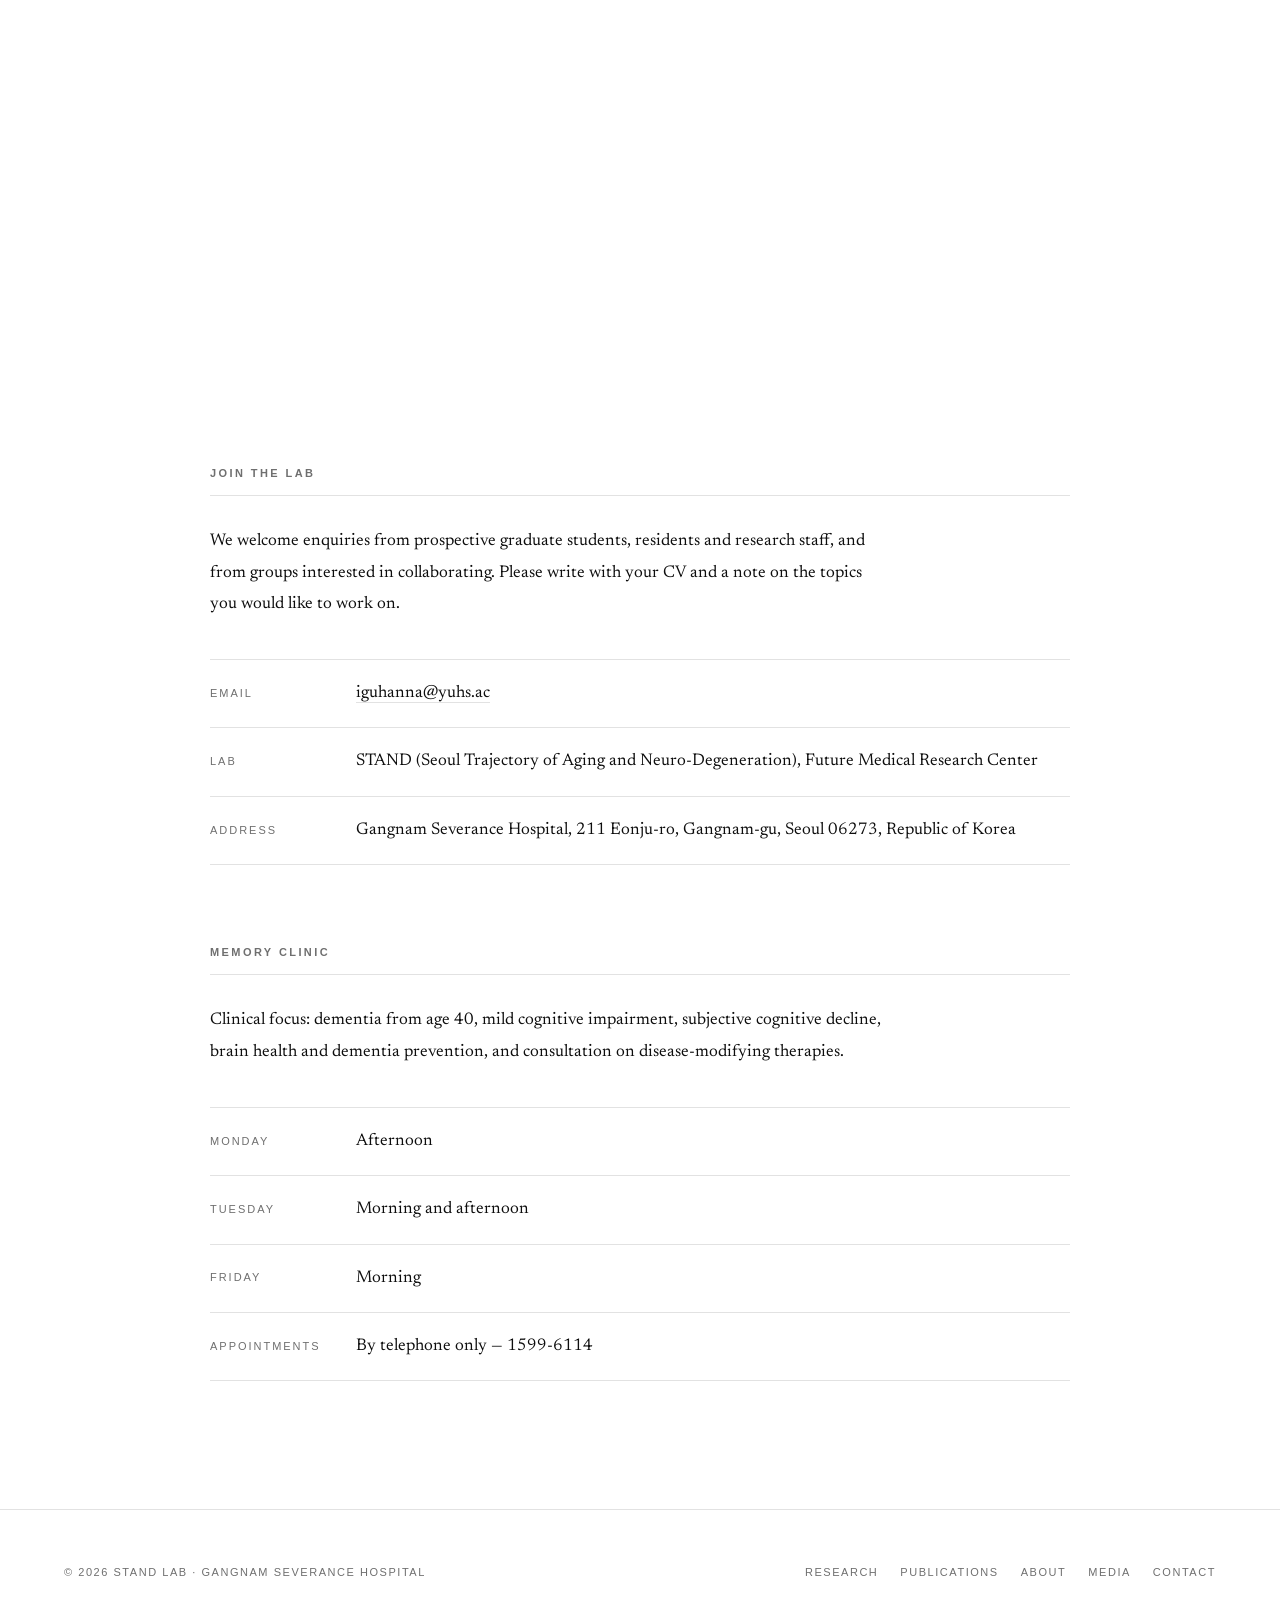
==== commit ec310f6e: "Publications: verified Scholar stats and complete 120-article archive, abstracts and misattributions" ====
--- a/about.html
+++ b/about.html
@@ -99,6 +99,7 @@
           </p>
           <p class="inline-links">
             <a href="mailto:iguhanna@yuhs.ac">Email</a>
+            <a href="https://scholar.google.com/citations?user=NpDrWgkAAAAJ">Google Scholar</a>
             <a href="https://orcid.org/0000-0001-5936-1546">ORCID</a>
             <a href="publications.html">Publications</a>
           </p>
--- a/assets/css/style.css
+++ b/assets/css/style.css
@@ -439,6 +439,26 @@
 .pub-meta{ margin:0; color:var(--muted); font-size:.92em; line-height:1.6; }
 .venue{ font-style:italic; }
 
+/* ═══════════ FULL PUBLICATION ARCHIVE ═══════════ */
+.arc-group{
+  display:grid; grid-template-columns:80px 1fr; gap:clamp(14px,3vw,36px);
+  padding:clamp(18px,2.6vw,26px) 0; border-top:1px solid var(--line);
+}
+.arc-group:last-child{ border-bottom:1px solid var(--line); }
+.arc-year{
+  font-family:var(--sans); font-size:13px; letter-spacing:.14em;
+  color:var(--text); margin:0; padding-top:.5em; font-weight:600;
+}
+.arc-year span{ color:var(--muted); font-weight:400; }
+.arc-list{ list-style:none; margin:0; padding:0; }
+.arc-list li{ padding:9px 0; }
+.arc-title{ margin:0; font-size:.98em; line-height:1.55; }
+.arc-venue{ margin:2px 0 0; color:var(--muted); font-size:.85em; font-style:italic; }
+@media (max-width:600px){
+  .arc-group{ grid-template-columns:1fr; gap:6px; }
+  .arc-year{ padding-top:0; }
+}
+
 /* ═══════════ MEDIA LIST ═══════════ */
 .media-list{ list-style:none; margin:0; padding:0; }
 .media-list li{
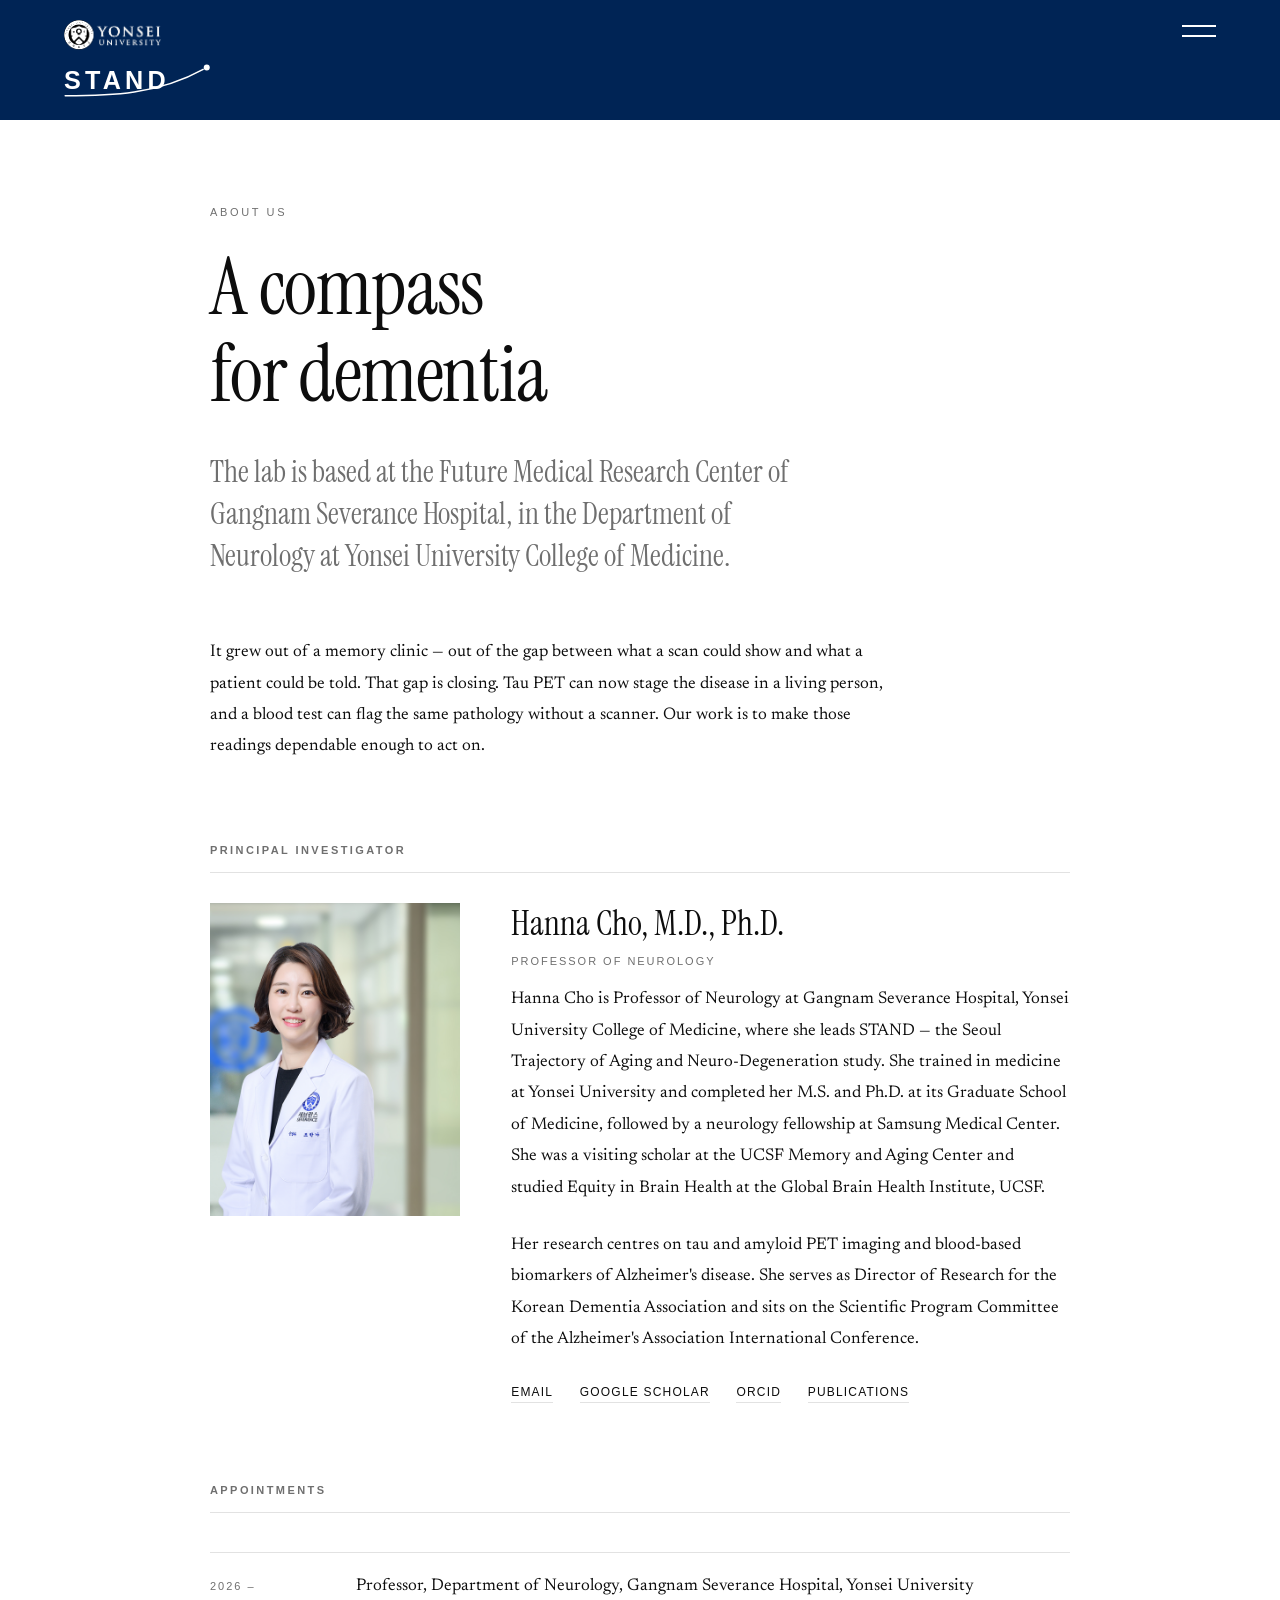
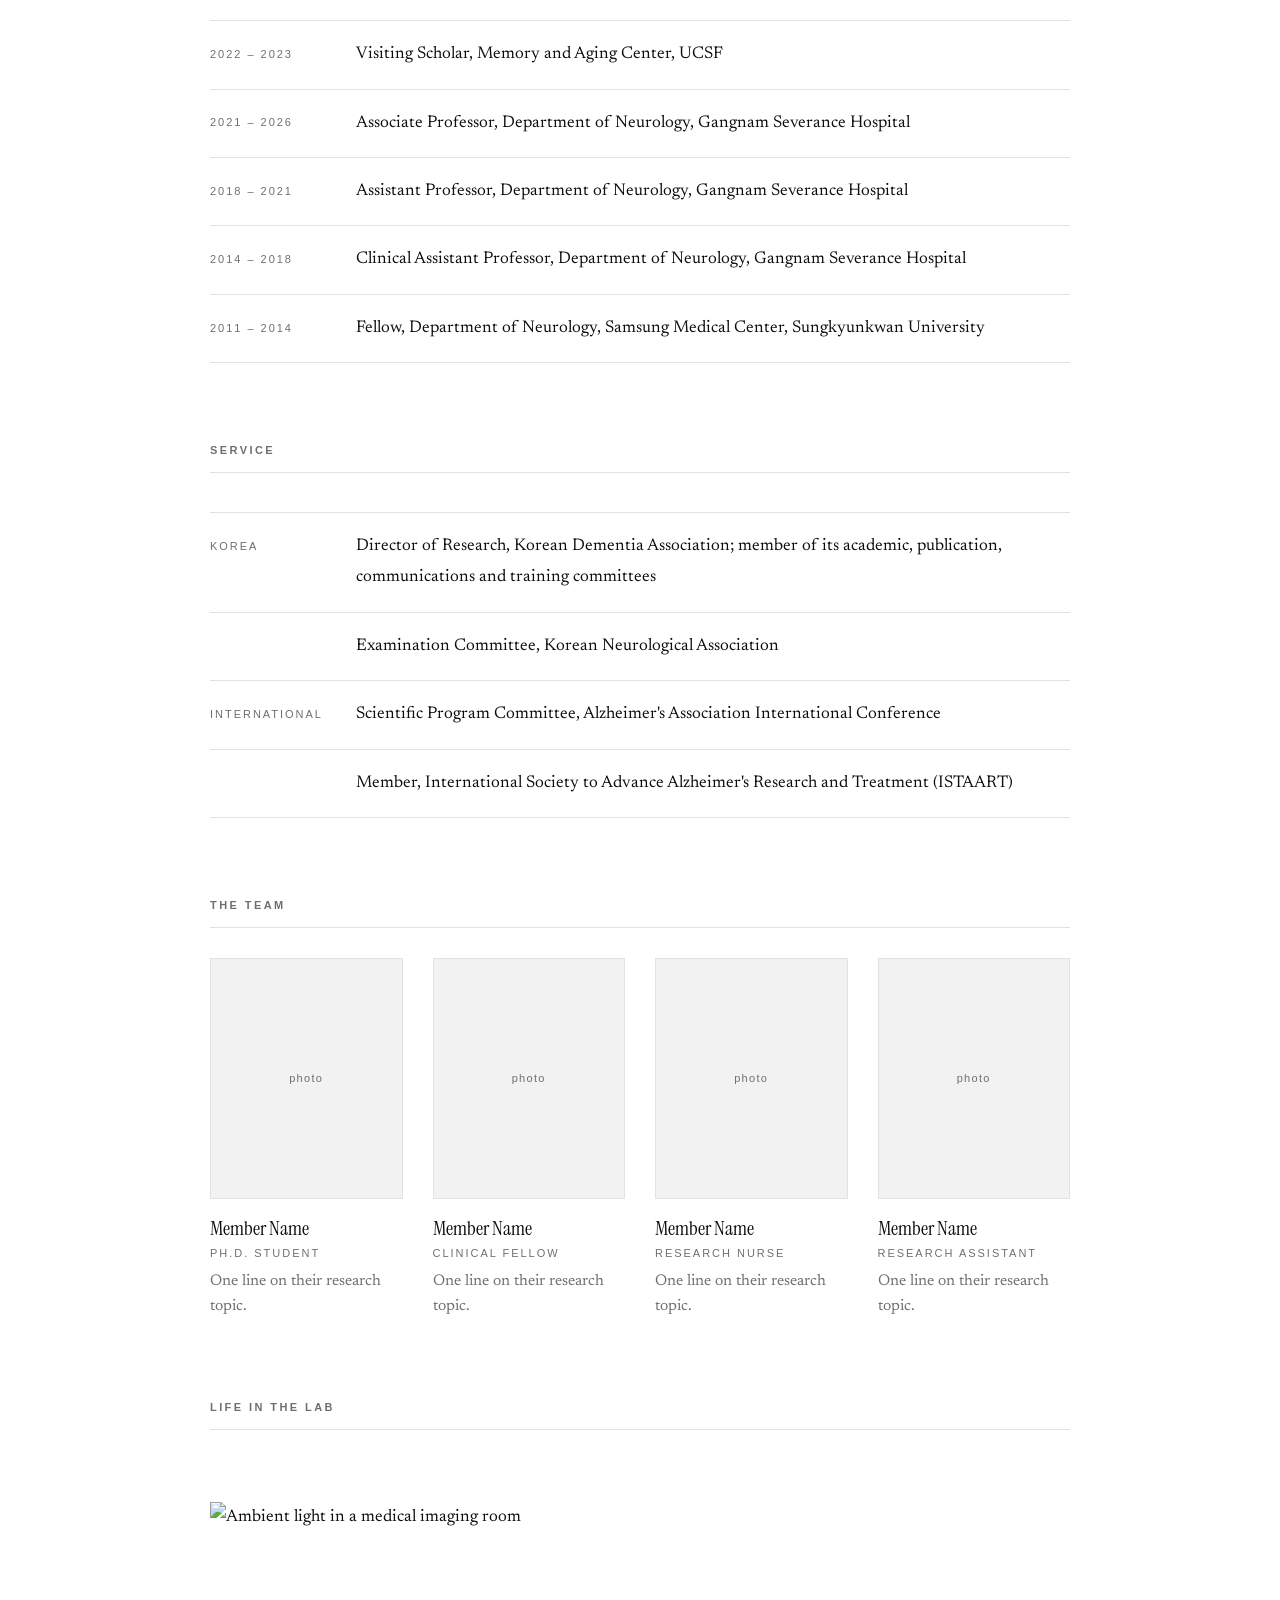
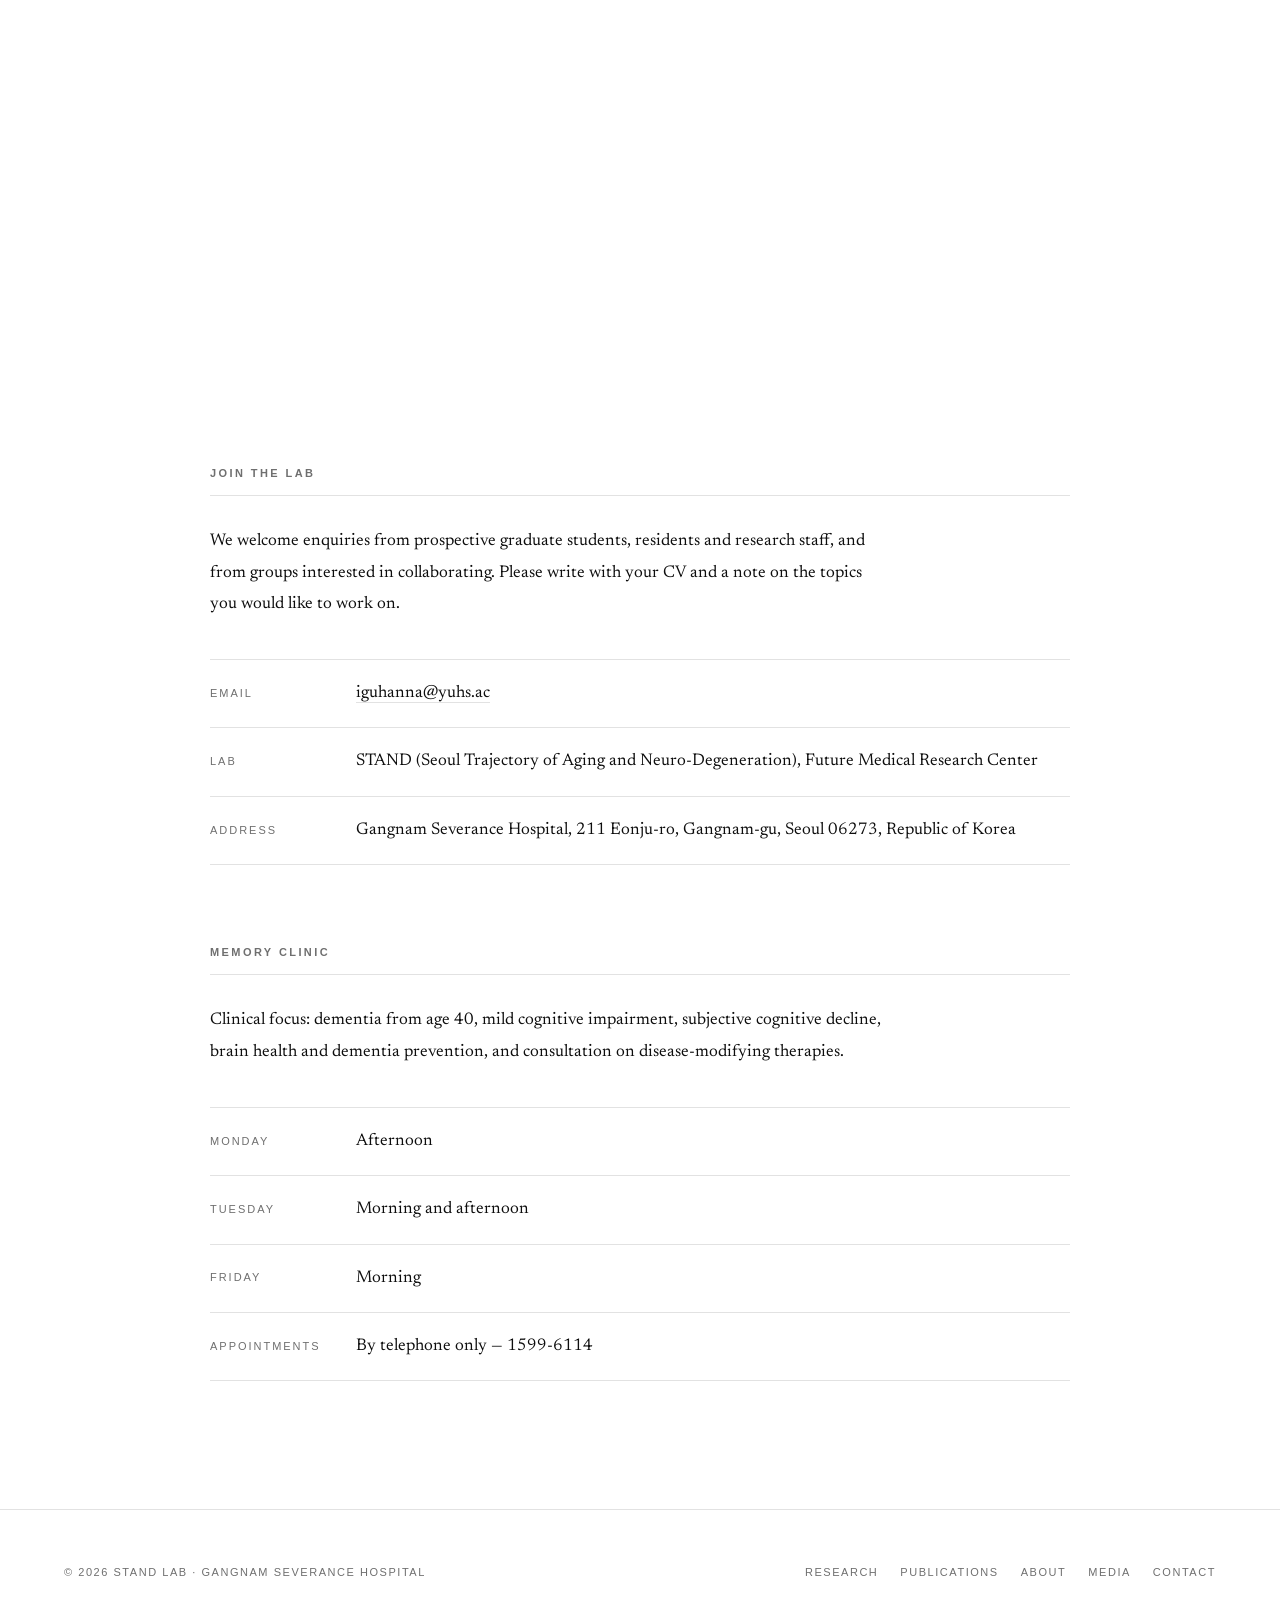
==== commit 87faa95c: "STAND mark: wordmark and trajectory only, brain removed" ====
--- a/about.html
+++ b/about.html
@@ -21,20 +21,10 @@
 <header class="site-header">
   <a class="brand" href="index.html" aria-label="STAND Lab, home">
     <img class="brand-logo" src="assets/img/yonsei-logo-en.png" alt="Yonsei University College of Medicine">
-    <svg class="stand-mark" viewBox="0 0 300 72" role="img" aria-label="STAND">
-      <g fill="none" stroke="currentColor" stroke-width="3.2" stroke-linecap="round" stroke-linejoin="round">
-        <path d="M 12 47 Q 4 42 6 33 Q 3 24 12 19 Q 13 9 24 10 Q 28 4 37 7 Q 47 4 51 12 Q 60 14 60 24 Q 64 32 57 38 Q 56 44 49 45 L 52 52 Q 46 56 44 50 Q 34 53 28 50 Q 18 53 12 47 Z"/>
-        <path d="M 17 25 Q 21 20 26 23"/>
-        <path d="M 31 14 Q 36 17 34 22"/>
-        <path d="M 44 16 Q 49 19 46 24"/>
-        <path d="M 30 31 Q 36 27 41 32"/>
-        <path d="M 14 36 Q 19 39 24 36"/>
-        <path d="M 46 32 Q 51 35 48 40"/>
-        <path d="M 30 42 Q 35 45 40 42"/>
-      </g>
-      <text x="76" y="50" font-family="-apple-system, BlinkMacSystemFont, 'Helvetica Neue', Arial, sans-serif" font-size="42" font-weight="700" letter-spacing="7" fill="currentColor">STAND</text>
-      <path d="M 74 64 C 142 64, 208 60, 276 24" fill="none" stroke="currentColor" stroke-width="2.5" stroke-linecap="round"/>
-      <circle cx="282" cy="21" r="5" fill="currentColor"/>
+    <svg class="stand-mark" viewBox="0 0 252 64" role="img" aria-label="STAND">
+      <text x="0" y="46" font-family="-apple-system, BlinkMacSystemFont, 'Helvetica Neue', Arial, sans-serif" font-size="42" font-weight="700" letter-spacing="7" fill="currentColor">STAND</text>
+      <path d="M 2 58 C 78 58, 156 56, 232 14" fill="none" stroke="currentColor" stroke-width="2.5" stroke-linecap="round"/>
+      <circle cx="238" cy="11" r="5" fill="currentColor"/>
     </svg>
   </a>
   <button class="menu-btn" id="menuBtn" aria-expanded="false" aria-controls="menu" aria-label="Open menu">
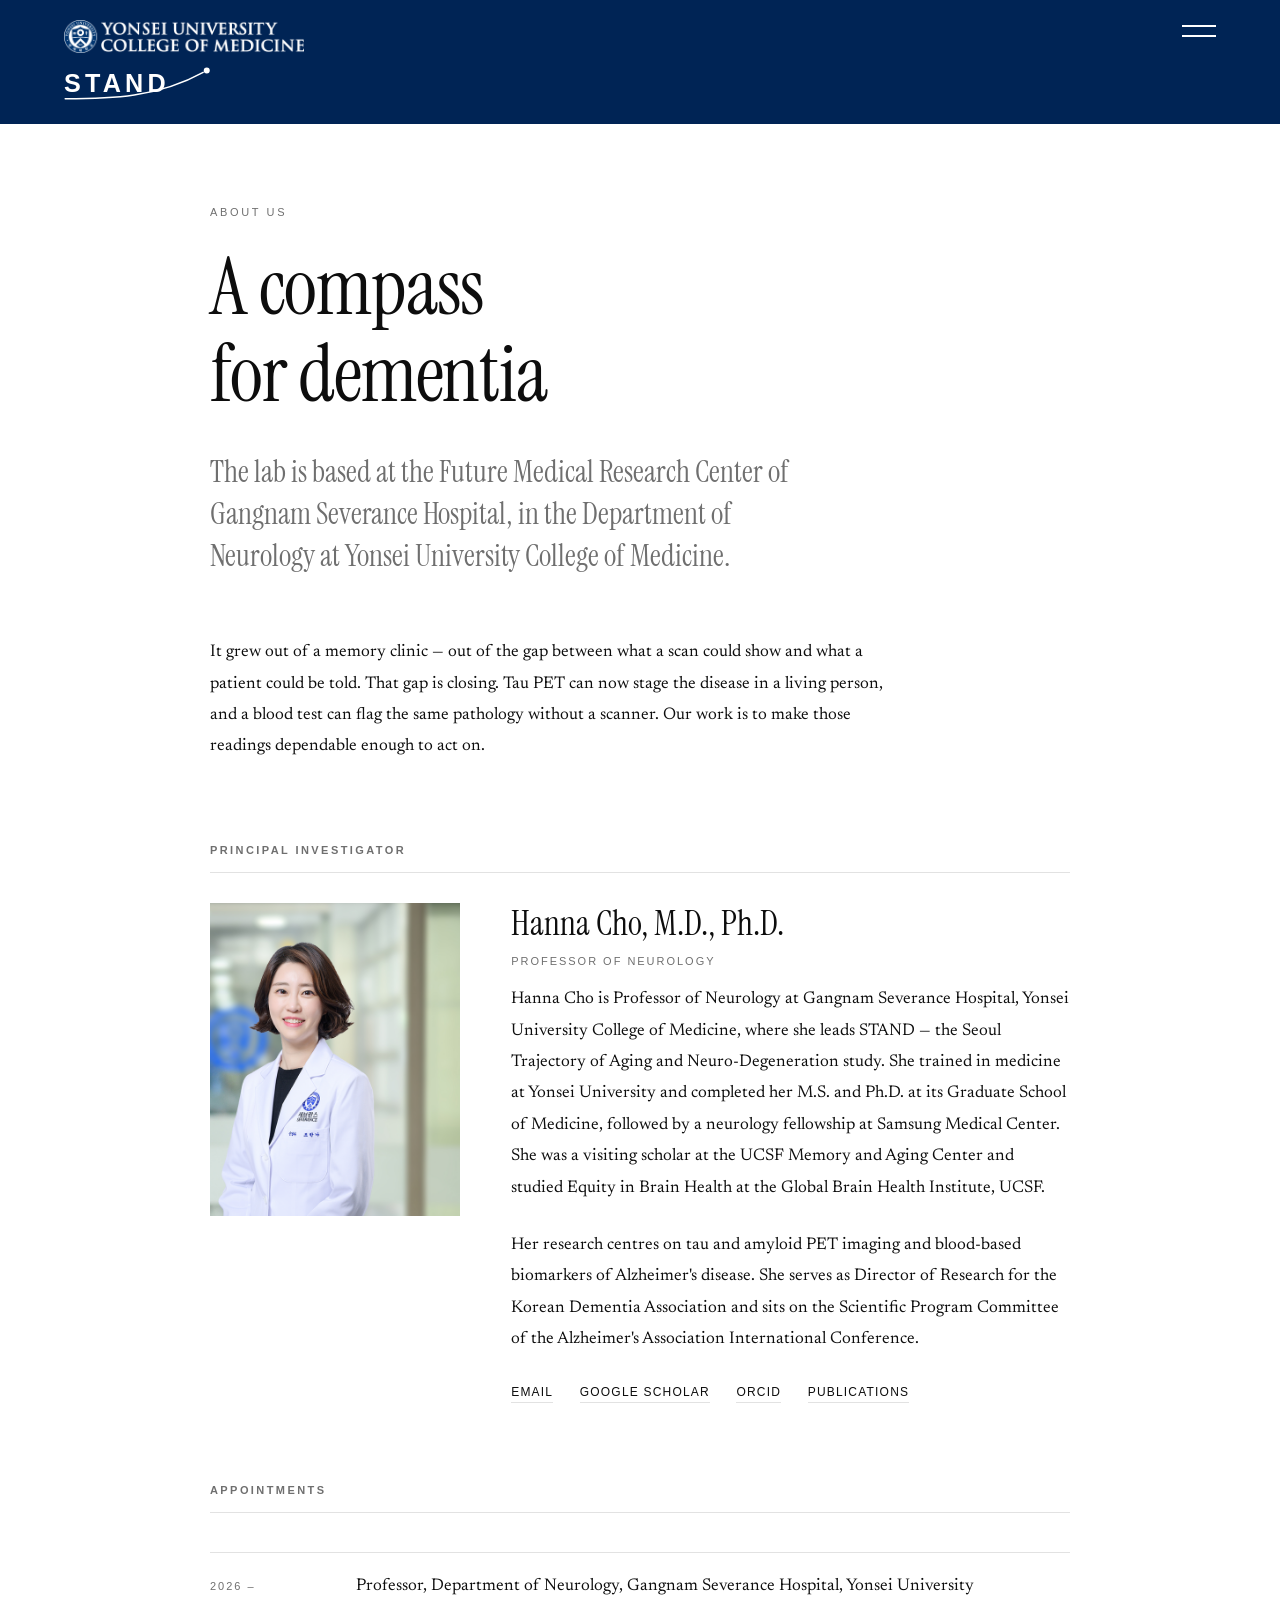
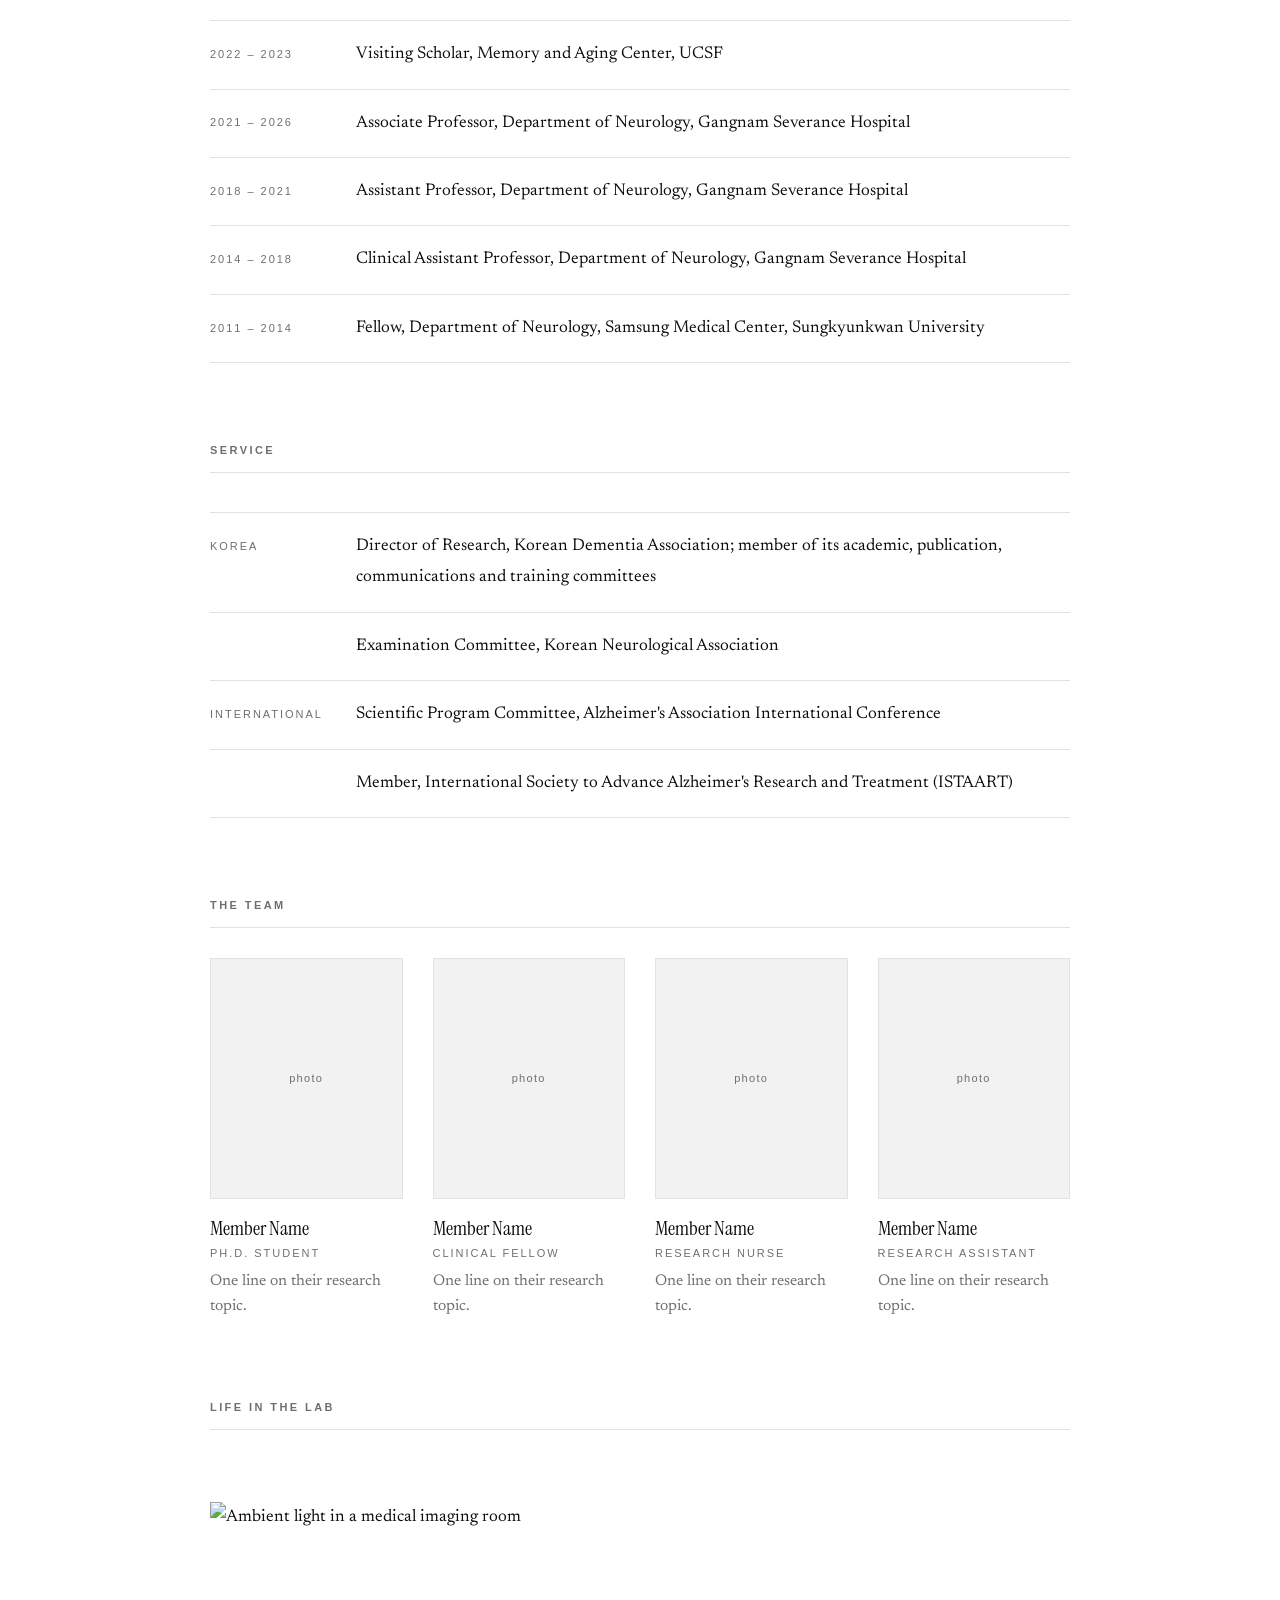
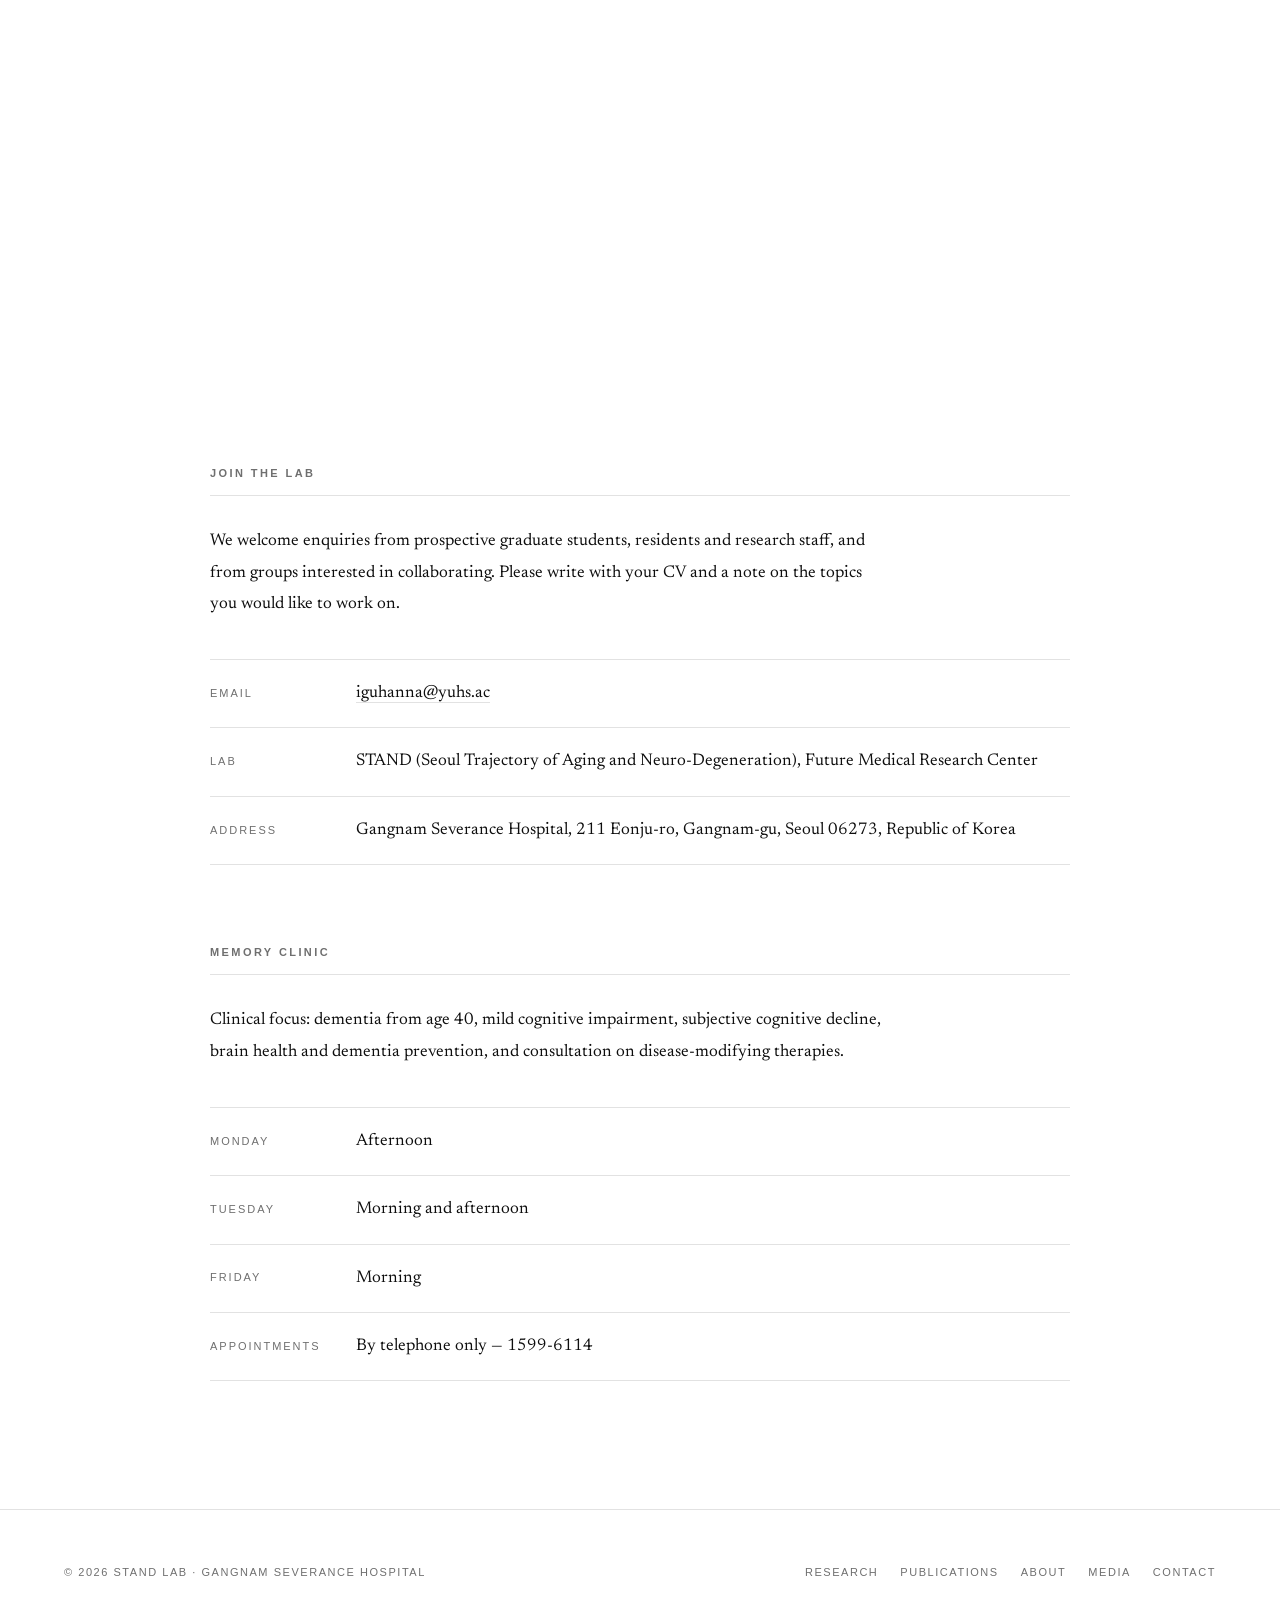
==== commit e141c345: "Header: official College of Medicine signature (white variant); keep official colour variant in asse" ====
--- a/about.html
+++ b/about.html
@@ -20,7 +20,7 @@
 
 <header class="site-header">
   <a class="brand" href="index.html" aria-label="STAND Lab, home">
-    <img class="brand-logo" src="assets/img/yonsei-logo-en.png" alt="Yonsei University College of Medicine">
+    <img class="brand-logo" src="assets/img/yonsei-com-white.png" alt="Yonsei University College of Medicine">
     <svg class="stand-mark" viewBox="0 0 252 64" role="img" aria-label="STAND">
       <text x="0" y="46" font-family="-apple-system, BlinkMacSystemFont, 'Helvetica Neue', Arial, sans-serif" font-size="42" font-weight="700" letter-spacing="7" fill="currentColor">STAND</text>
       <path d="M 2 58 C 78 58, 156 56, 232 14" fill="none" stroke="currentColor" stroke-width="2.5" stroke-linecap="round"/>
@@ -89,8 +89,8 @@
           </p>
           <p class="inline-links">
             <a href="mailto:iguhanna@yuhs.ac">Email</a>
-            <a href="https://scholar.google.com/citations?user=NpDrWgkAAAAJ">Google Scholar</a>
-            <a href="https://orcid.org/0000-0001-5936-1546">ORCID</a>
+            <a href="https://scholar.google.com/citations?user=NpDrWgkAAAAJ" target="_blank" rel="noopener">Google Scholar</a>
+            <a href="https://orcid.org/0000-0001-5936-1546" target="_blank" rel="noopener">ORCID</a>
             <a href="publications.html">Publications</a>
           </p>
         </div>
--- a/assets/css/style.css
+++ b/assets/css/style.css
@@ -84,7 +84,7 @@
 
 /* Over the dark hero the mark is knocked out to white; once the header turns
    solid it returns to the Yonsei blue on a white bar. */
-.brand-logo{ filter:grayscale(1) invert(1) brightness(1.6); }
+/* The official white signature is used directly — no colour filtering. */
 
 /* Once you scroll past the hero the header becomes a solid bar, so it never
    sits illegibly on top of running text. */
@@ -107,7 +107,7 @@
   font-family:var(--sans); color:#fff;
 }
 
-.brand-logo{ height:clamp(24px,2.4vw,30px); width:auto; }
+.brand-logo{ height:clamp(26px,2.6vw,34px); width:auto; }
 
 /* The STAND mark: an inline SVG so it takes the header's current colour. */
 .stand-mark{ height:clamp(30px,3vw,40px); width:auto; display:block; }
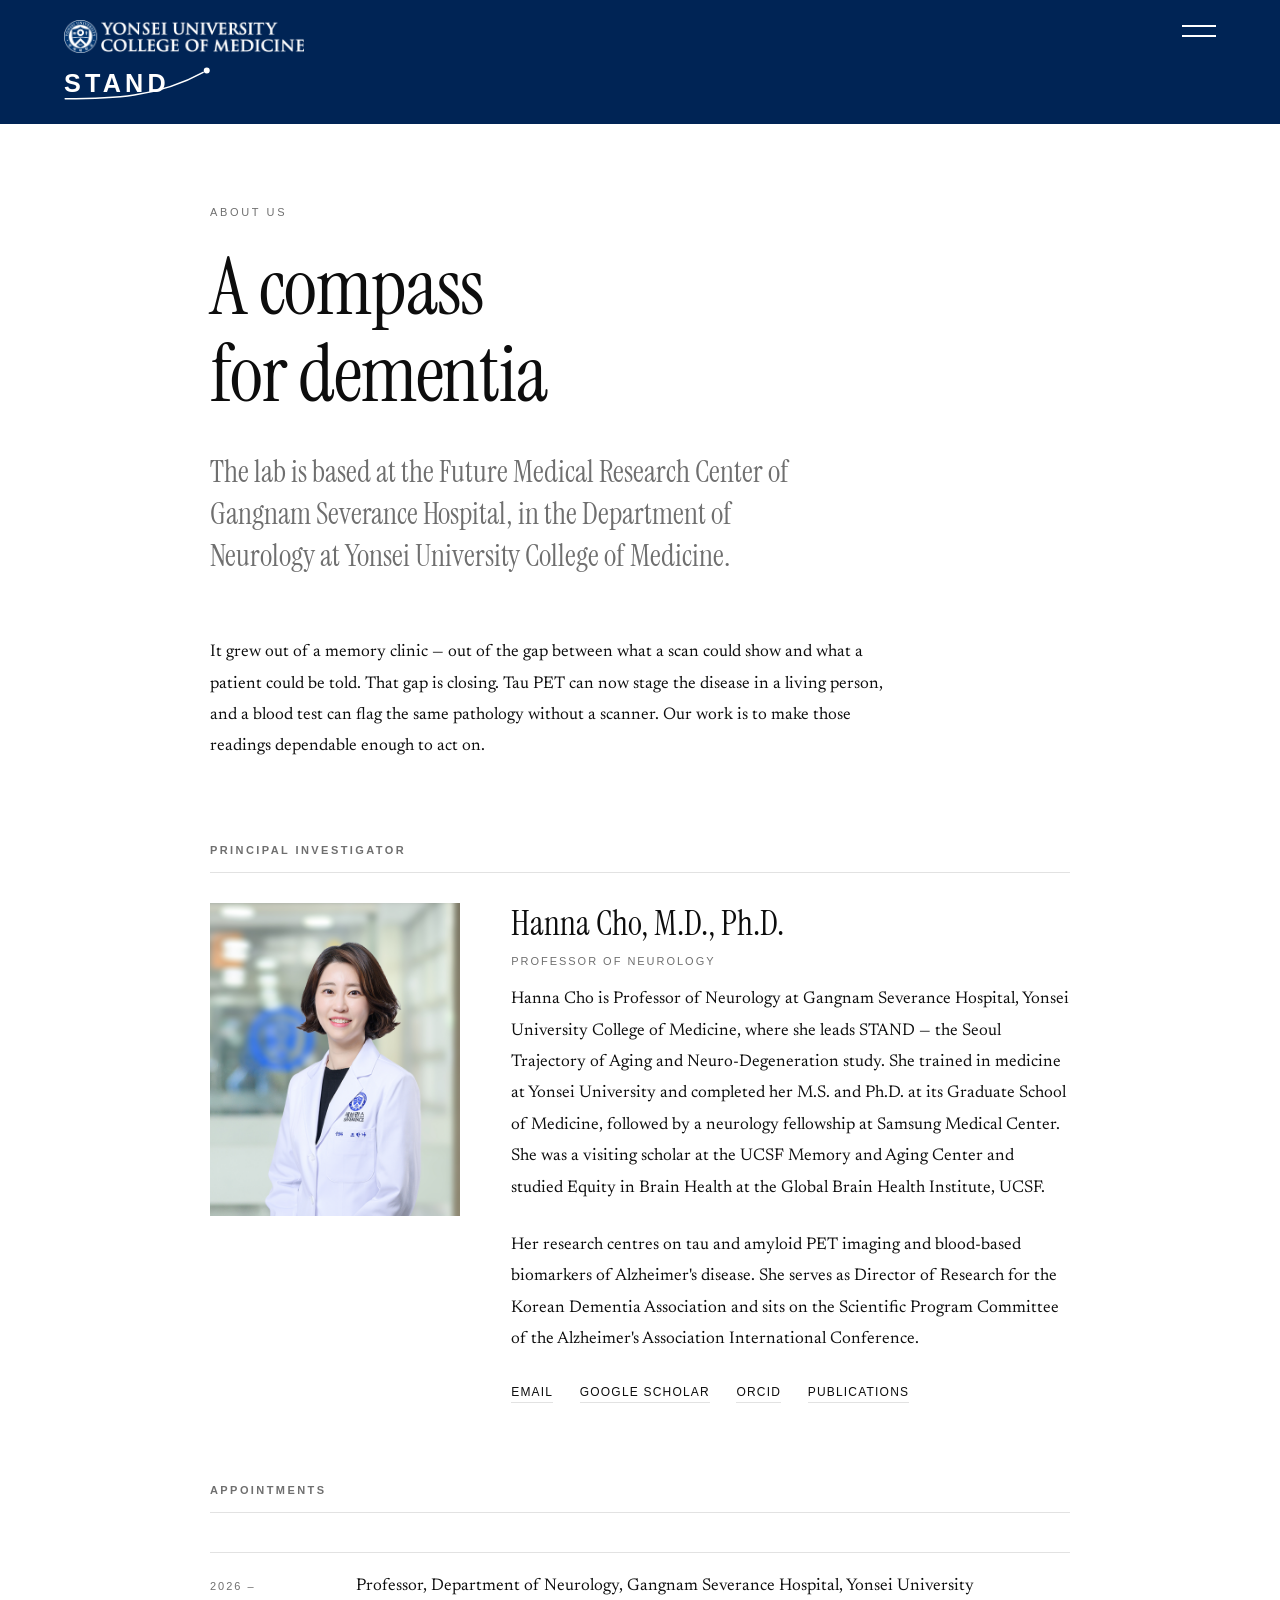
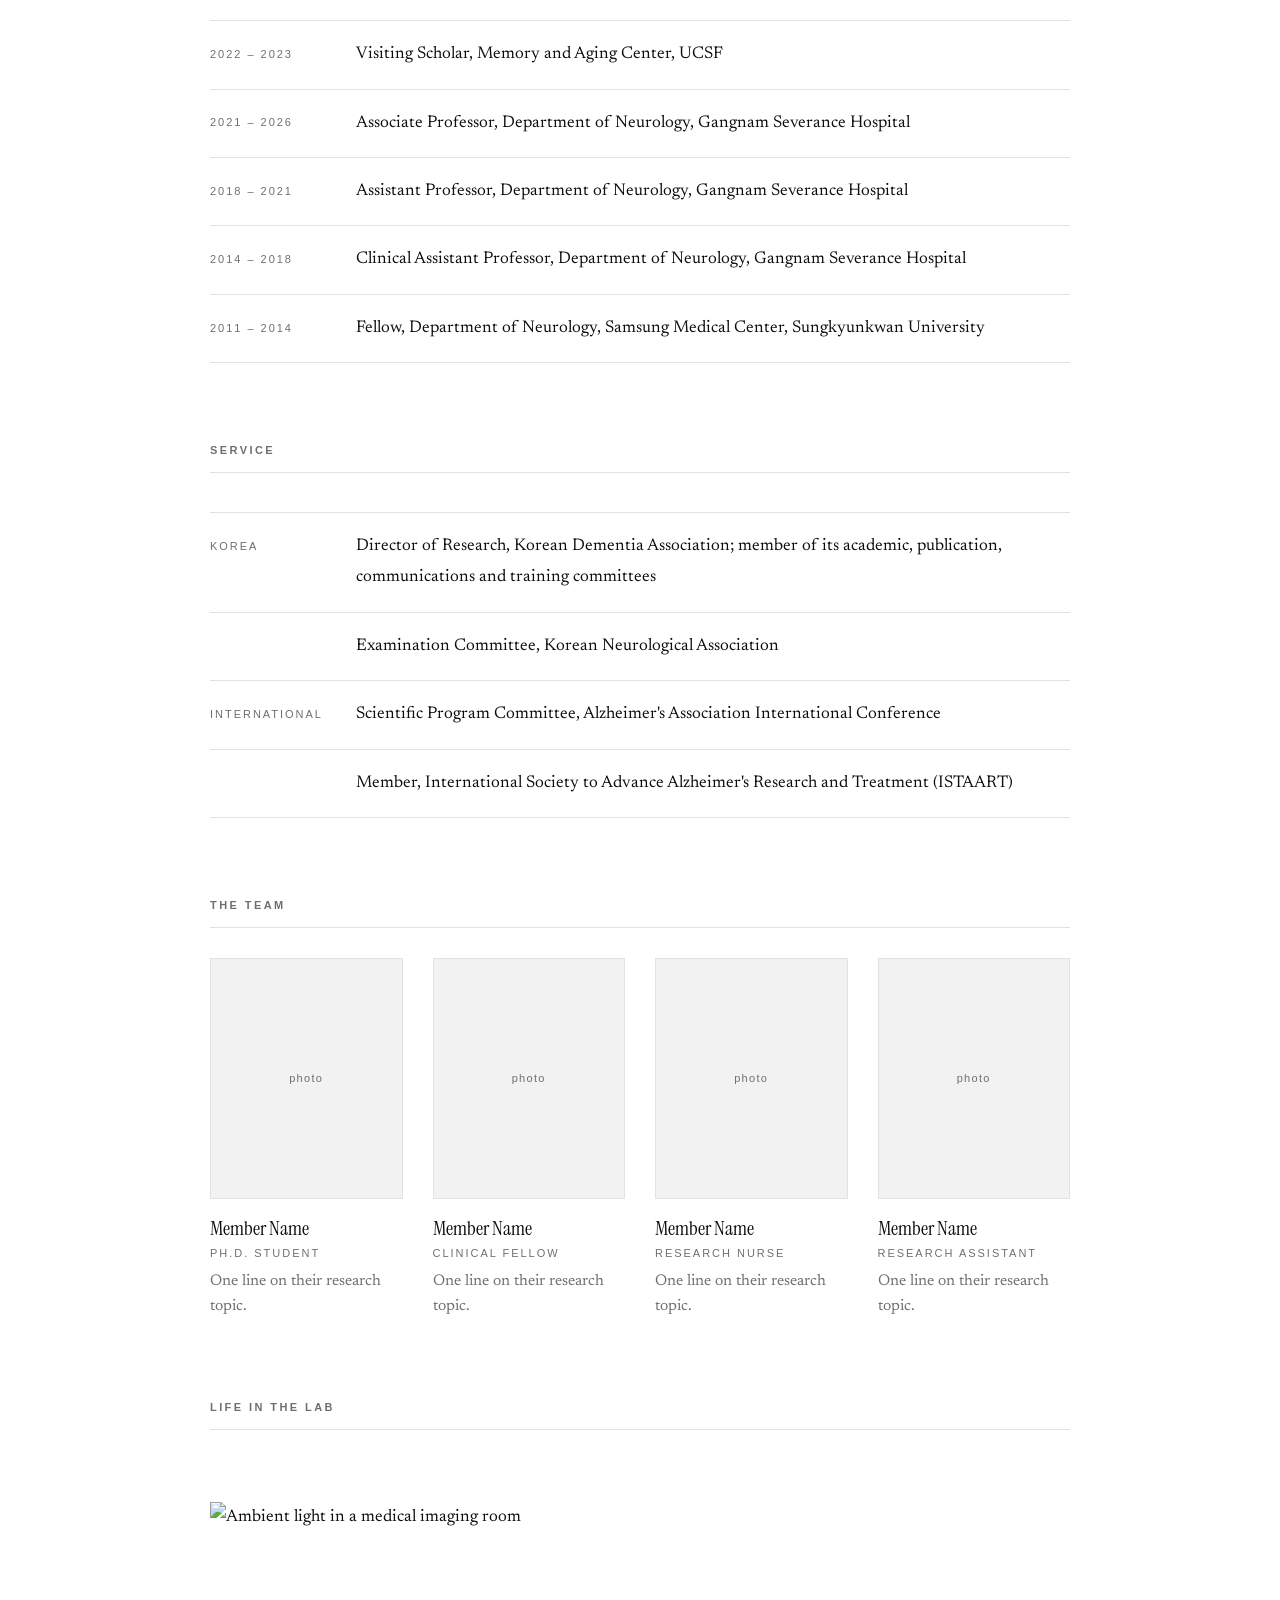
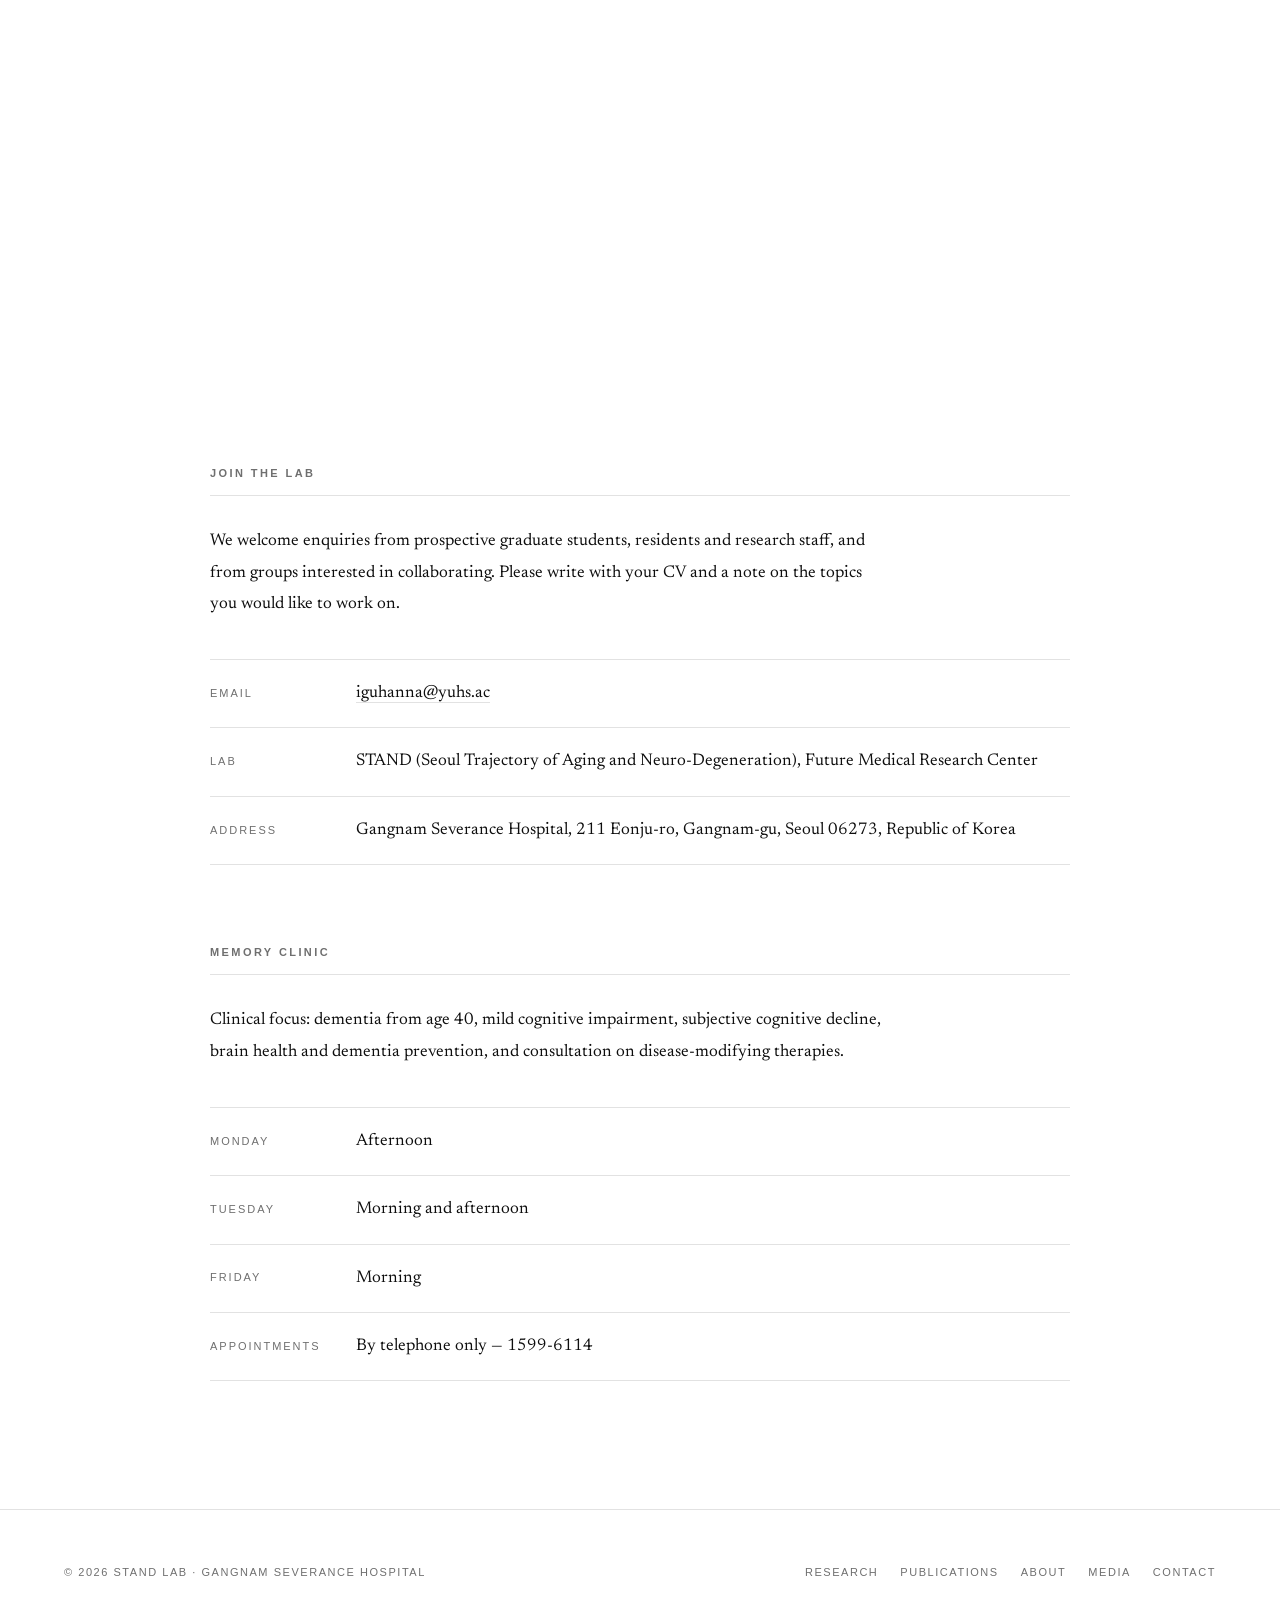
==== commit 8dc51c64: "Cache-bust the recropped portrait" ====
--- a/about.html
+++ b/about.html
@@ -67,7 +67,7 @@
       <h2 class="subhead">Principal investigator</h2>
       <div class="pi reveal">
         <figure class="portrait">
-          <img src="assets/img/hanna-cho.png" alt="Hanna Cho">
+          <img src="assets/img/hanna-cho.png?v=2" alt="Hanna Cho">
         </figure>
         <div>
           <h3 class="person-name">Hanna Cho, M.D., Ph.D.</h3>
--- a/assets/css/style.css
+++ b/assets/css/style.css
@@ -67,6 +67,12 @@
 .measure{ width:min(100% - (var(--pad-x) * 2), var(--measure)); margin-inline:auto; }
 .wide{    width:min(100% - (var(--pad-x) * 2), var(--wide));    margin-inline:auto; }
 
+/* Present for screen readers and document structure, invisible on screen. */
+.sr-only{
+  position:absolute; width:1px; height:1px; padding:0; margin:-1px;
+  overflow:hidden; clip:rect(0 0 0 0); white-space:nowrap; border:0;
+}
+
 .skip-link{ position:absolute; left:-9999px; }
 .skip-link:focus{
   left:16px; top:16px; z-index:200;
@@ -189,15 +195,27 @@
   overflow:hidden;
   padding:var(--head-h) var(--pad-x) clamp(56px,8vw,96px);
 }
-/* Drop a photograph in here and it sits behind the wordmark, dimmed. */
+/* The photograph opens zoomed in and settles to full size over two seconds,
+   brightening slightly as it lands. Runs once, on page load. */
 .hero-panel img{
   position:absolute; inset:0; width:100%; height:100%; object-fit:cover;
   opacity:.42;
+  animation:hero-zoomout 2s ease-out both;
+  will-change:transform, opacity;
+}
+@keyframes hero-zoomout{
+  from{ transform:scale(1.22); opacity:.26; }
+  to  { transform:scale(1);    opacity:.42; }
 }
 .hero-mark{
   position:relative; z-index:1;
   display:grid; justify-items:center; gap:14px;
   color:#fff; text-align:center;
+  animation:hero-rise 1.1s ease-out both;   /* one soft entrance on load */
+}
+@keyframes hero-rise{
+  from{ opacity:0; transform:translateY(16px); }
+  to  { opacity:1; transform:none; }
 }
 .hero-mark .m1{
   font-family:var(--serif-display);
@@ -526,6 +544,7 @@
   html{ scroll-behavior:auto; }
   .js .reveal{ opacity:1; transform:none; transition:none; }
   .menu, .menu nav a, .carousel-track{ transition:none; }
+  .hero-panel img, .hero-mark{ animation:none; }
 }
 
 /* ═══════════ RESPONSIVE ═══════════ */
